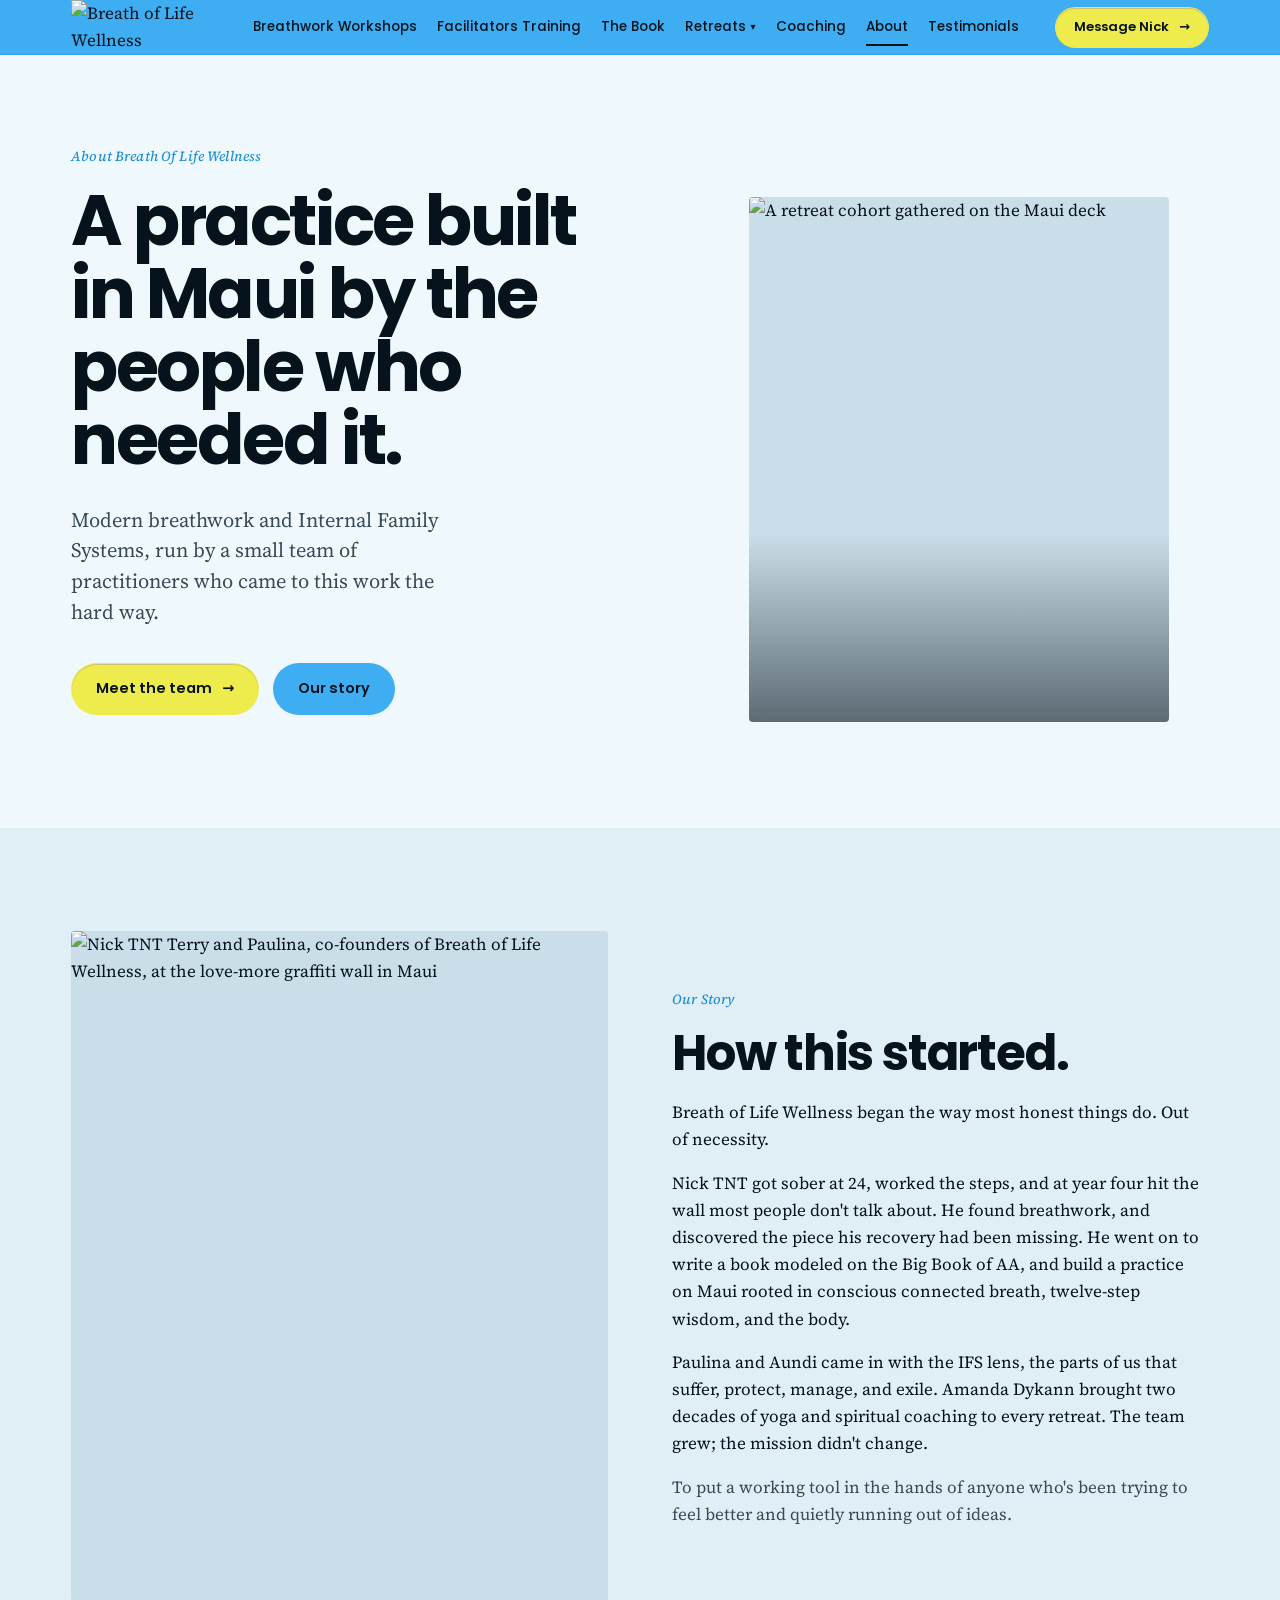
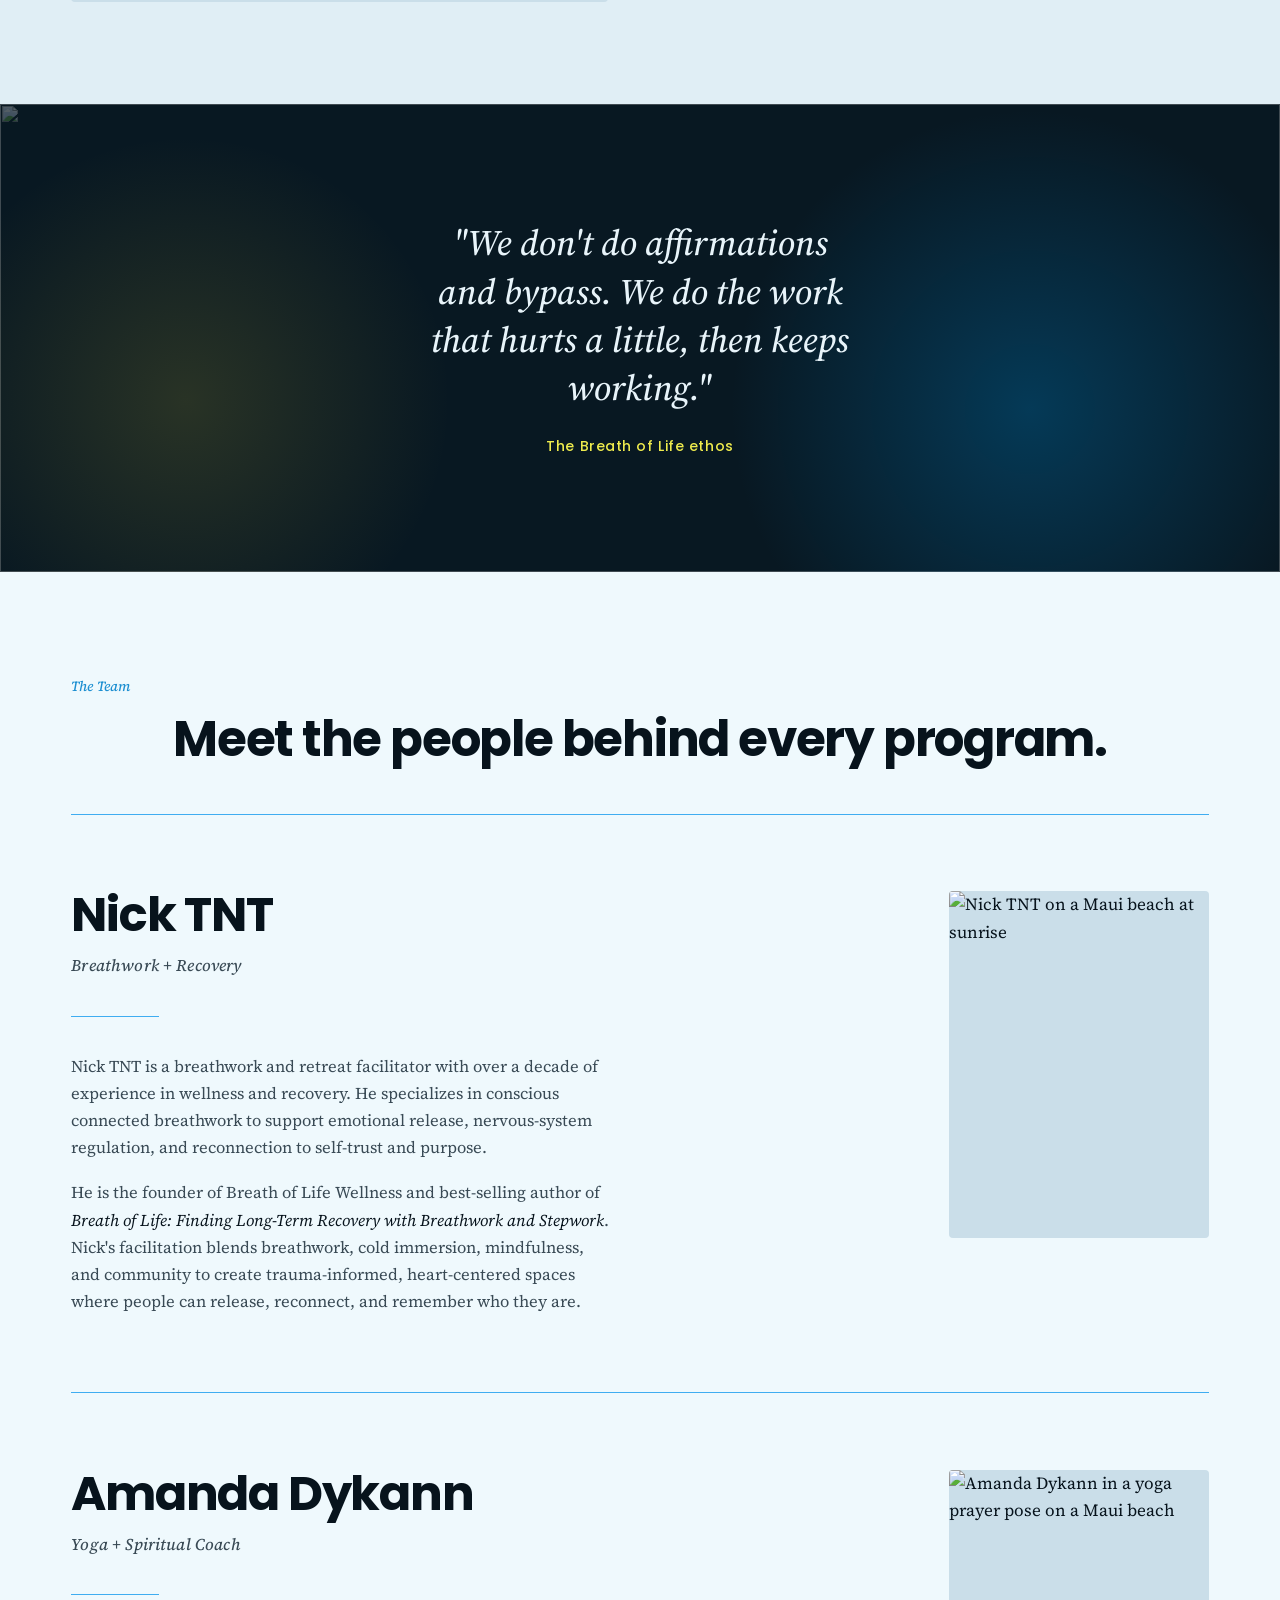
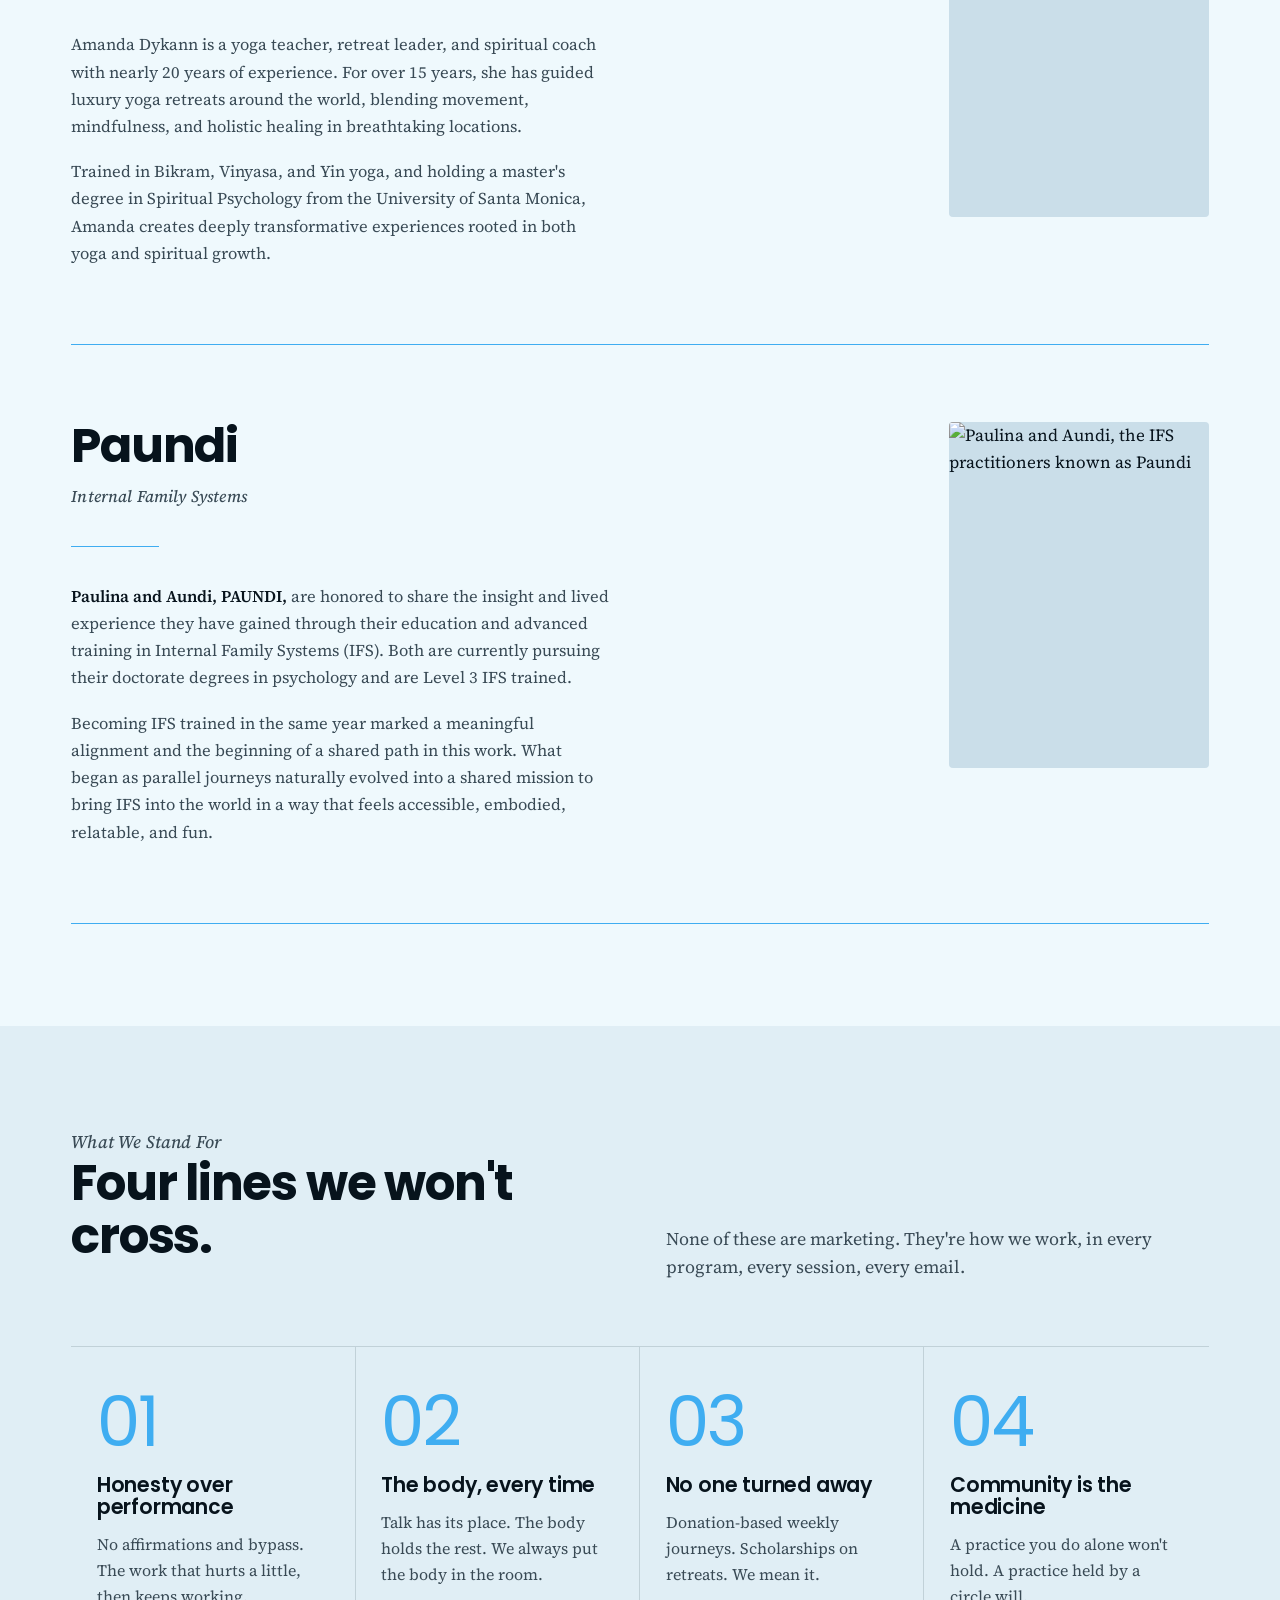
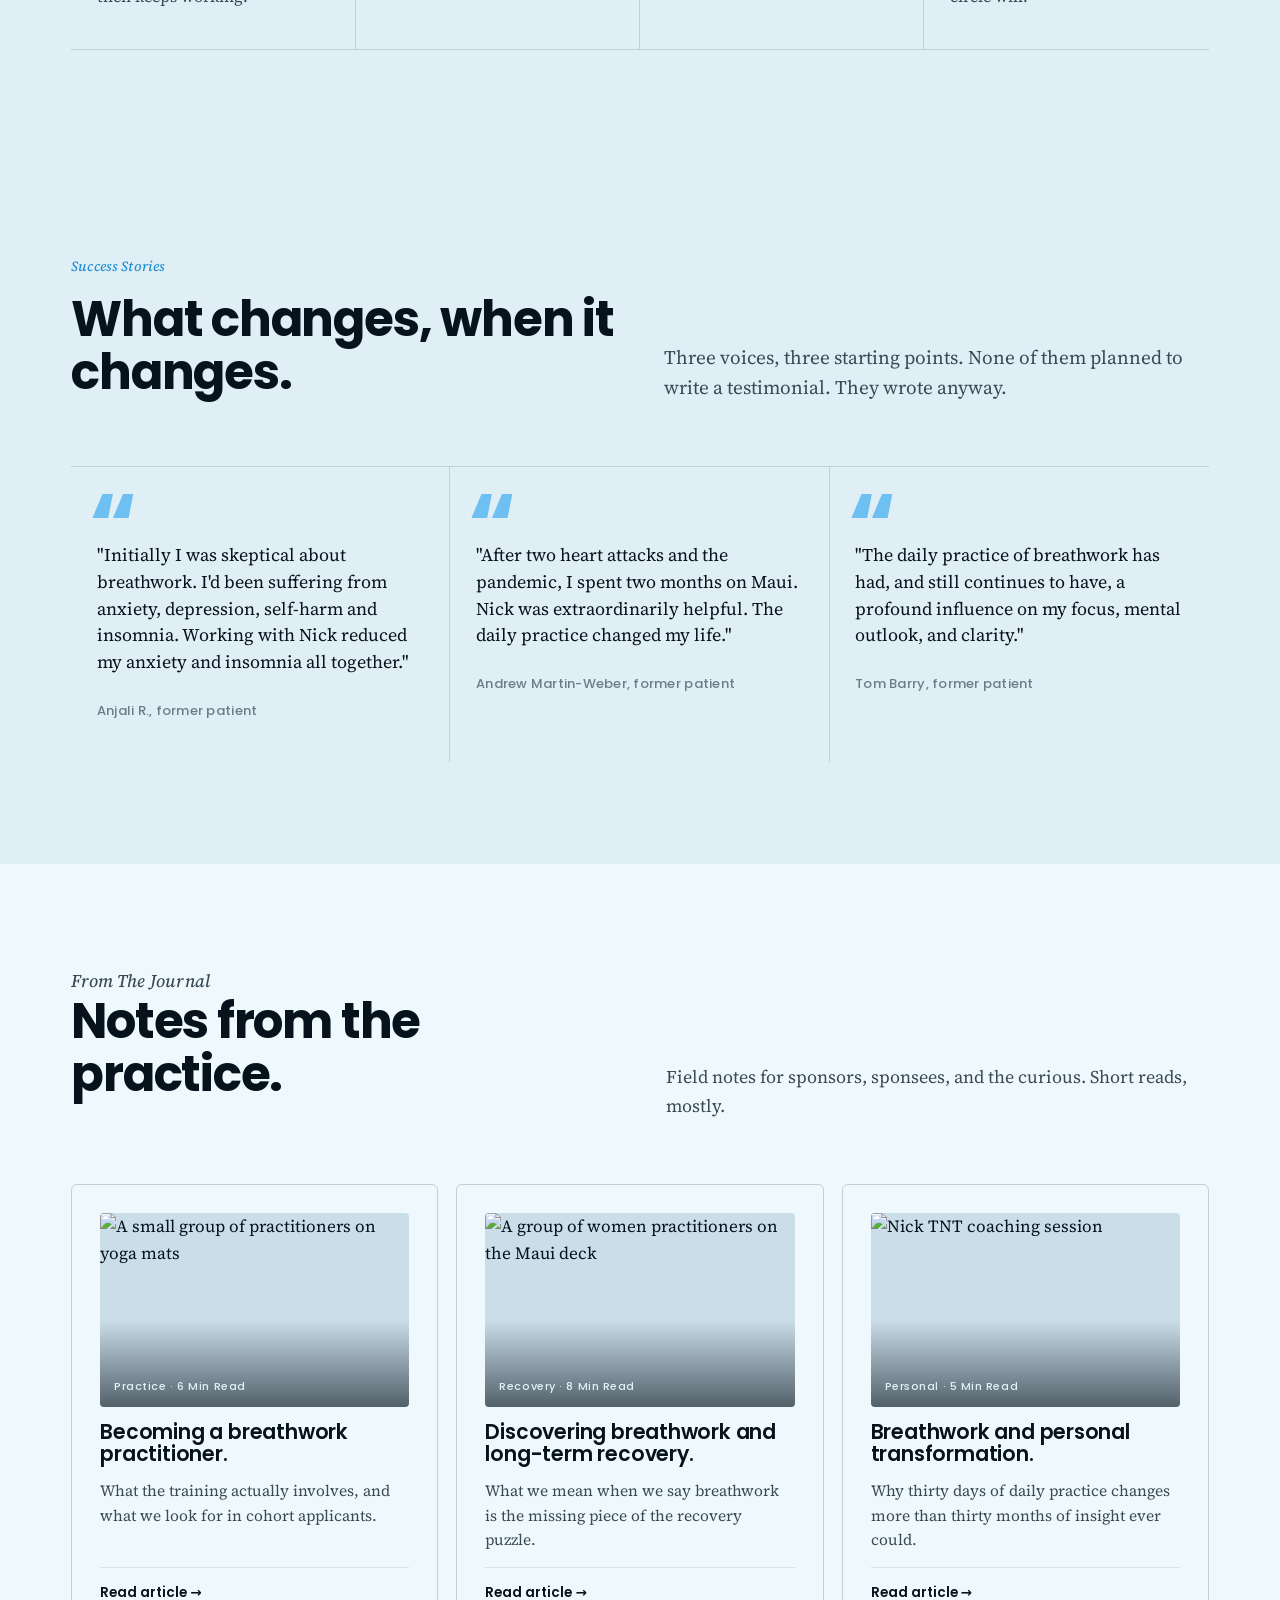
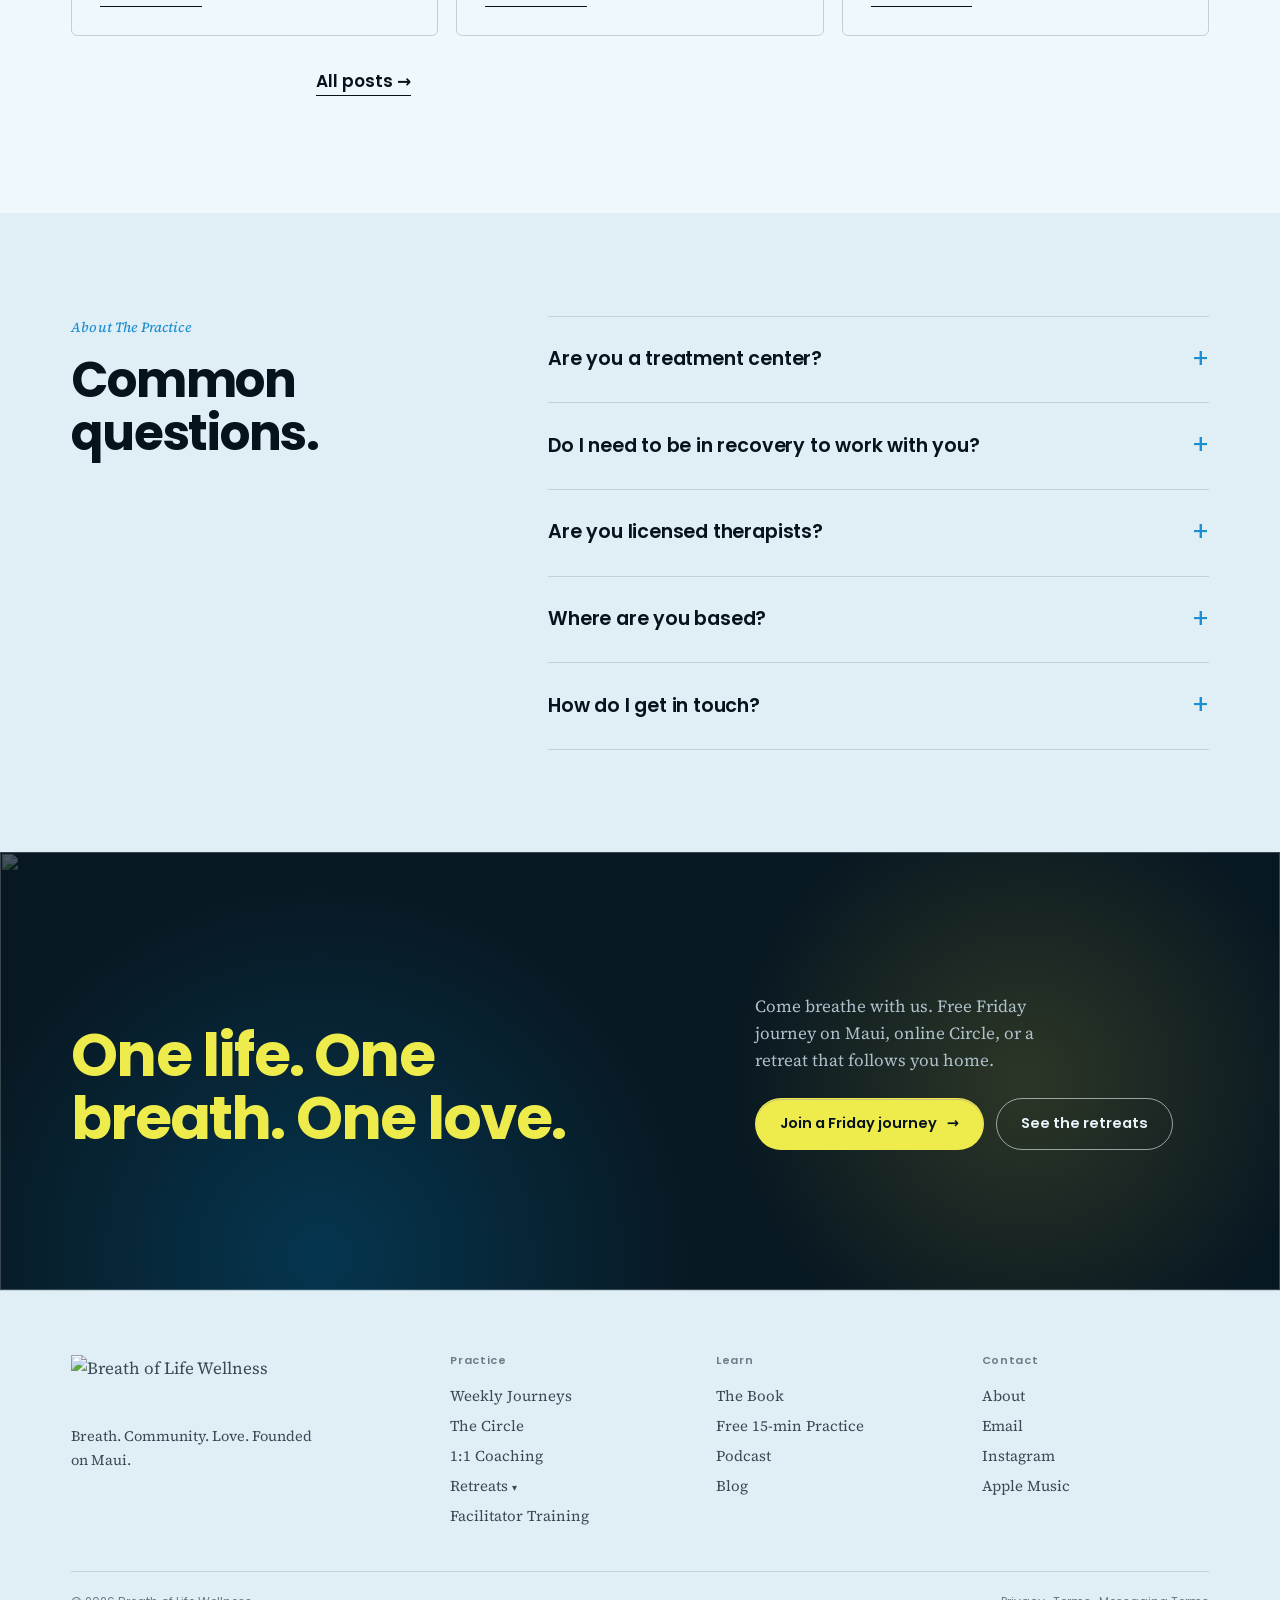
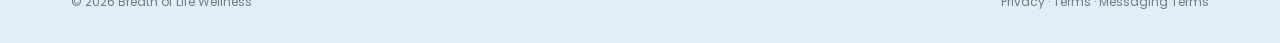
==== about.html @ eac1f324 "Add Privacy, Terms, and Messaging Terms legal pages - New privacy.html, terms.html, messaging-terms." ====
<!doctype html>
<html lang="en">
<head>
  <meta charset="utf-8" />
  <meta name="viewport" content="width=device-width, initial-scale=1" />
  <title>About · Breath of Life Wellness</title>
  <meta name="description" content="A modern breathwork and IFS practice built on Maui by the people who needed it. The team, the story, and what we stand for." />
  <link rel="stylesheet" href="colors.css" />
</head>
<body>

<header class="nav">
  <div class="container nav-inner">
    <a href="index.html" class="brand" aria-label="Breath of Life Wellness">
      <img src="img/logo-breath.png" alt="Breath of Life Wellness" />
    </a>
    <ul class="nav-links">
      <li><a href="journeys.html">Breathwork Workshops</a></li>
      <li><a href="facilitator-training.html">Facilitators Training</a></li>
      <li><a href="book.html">The Book</a></li>
      <li class="has-dropdown">
        <a href="retreats.html" aria-haspopup="true" aria-expanded="false">Retreats <span class="dd-caret" aria-hidden="true">&#9662;</span></a>
        <ul class="nav-dropdown">
          <li><a href="retreats-oregon.html">Oregon</a></li>
          <li><a href="retreats.html">Maui</a></li>
        </ul>
      </li>
      <li><a href="coaching.html">Coaching</a></li>
      <li><a href="about.html" class="active">About</a></li>
      <li><a href="testimonials.html">Testimonials</a></li>
    </ul>
    <div class="nav-cta">
      <a href="mailto:nick@breathoflifewellness.com" class="btn btn-primary btn-sm">Message Nick <span class="arrow">→</span></a>
    </div>
  </div>
</header>

<!-- ============ HERO ============ -->
<section class="hero">
  <div class="container hero-grid">
    <div class="hero-text">
      <p class="eyebrow">About Breath of Life Wellness</p>
      <h1>A practice built in Maui by the people who needed it.</h1>
      <p class="hero-sub">Modern breathwork and Internal Family Systems, run by a small team of practitioners who came to this work the hard way.</p>
      <div class="hero-cta">
        <a href="#team" class="btn btn-primary">Meet the team <span class="arrow">→</span></a>
        <a href="#story" class="btn btn-brand">Our story</a>
      </div>
    </div>
    <figure class="hero-visual">
      <img src="img/asset 32.png" alt="A retreat cohort gathered on the Maui deck" />
    </figure>
  </div>
</section>

<!-- ============ OUR STORY ============ -->
<section id="story" style="background:var(--surface-soft);">
  <div class="container">
    <div class="two-col">
      <figure class="two-col-photo">
        <img src="img/asset 6.jpeg" alt="Nick TNT Terry and Paulina, co-founders of Breath of Life Wellness, at the love-more graffiti wall in Maui" />
      </figure>
      <div>
        <p class="eyebrow">Our story</p>
        <h2>How this started.</h2>
        <p>Breath of Life Wellness began the way most honest things do. Out of necessity.</p>
        <p>Nick TNT got sober at 24, worked the steps, and at year four hit the wall most people don't talk about. He found breathwork, and discovered the piece his recovery had been missing. He went on to write a book modeled on the Big Book of AA, and build a practice on Maui rooted in conscious connected breath, twelve-step wisdom, and the body.</p>
        <p>Paulina and Aundi came in with the IFS lens, the parts of us that suffer, protect, manage, and exile. Amanda Dykann brought two decades of yoga and spiritual coaching to every retreat. The team grew; the mission didn't change.</p>
        <p class="muted">To put a working tool in the hands of anyone who's been trying to feel better and quietly running out of ideas.</p>
      </div>
    </div>
  </div>
</section>

<!-- ============ MISSION PULL QUOTE (mid CTA, photo bg) ============ -->
<section class="cta-mid quote">
  <img class="cta-mid-bg" src="img/asset 34.png" alt="" aria-hidden="true" />
  <div class="container">
    <blockquote>"We don't do affirmations and bypass. We do the work that hurts a little, then keeps working."</blockquote>
    <cite>The Breath of Life ethos</cite>
  </div>
</section>

<!-- ============ MEET THE TEAM (typographic-first, same as retreats) ============ -->
<section id="team">
  <div class="container">
    <p class="eyebrow">The team</p>
    <h2 style="text-align:center;max-width:none;">Meet the people behind every program.</h2>
    <div class="fac-list">
      <article class="fac-card">
        <div class="fac-text">
          <h3 class="fac-name">Nick TNT</h3>
          <p class="fac-role">Breathwork + recovery</p>
          <span class="fac-rule" aria-hidden="true"></span>
          <p>Nick TNT is a breathwork and retreat facilitator with over a decade of experience in wellness and recovery. He specializes in conscious connected breathwork to support emotional release, nervous-system regulation, and reconnection to self-trust and purpose.</p>
          <p>He is the founder of Breath of Life Wellness and best-selling author of <em>Breath of Life: Finding Long-Term Recovery with Breathwork and Stepwork</em>. Nick's facilitation blends breathwork, cold immersion, mindfulness, and community to create trauma-informed, heart-centered spaces where people can release, reconnect, and remember who they are.</p>
        </div>
        <figure class="fac-photo">
          <img src="img/Picture5-1-683x1024.jpg" alt="Nick TNT on a Maui beach at sunrise" />
        </figure>
      </article>
      <article class="fac-card">
        <div class="fac-text">
          <h3 class="fac-name">Amanda Dykann</h3>
          <p class="fac-role">Yoga + spiritual coach</p>
          <span class="fac-rule" aria-hidden="true"></span>
          <p>Amanda Dykann is a yoga teacher, retreat leader, and spiritual coach with nearly 20 years of experience. For over 15 years, she has guided luxury yoga retreats around the world, blending movement, mindfulness, and holistic healing in breathtaking locations.</p>
          <p>Trained in Bikram, Vinyasa, and Yin yoga, and holding a master's degree in Spiritual Psychology from the University of Santa Monica, Amanda creates deeply transformative experiences rooted in both yoga and spiritual growth.</p>
        </div>
        <figure class="fac-photo">
          <img src="img/Picture6-1.jpg" alt="Amanda Dykann in a yoga prayer pose on a Maui beach" />
        </figure>
      </article>
      <article class="fac-card">
        <div class="fac-text">
          <h3 class="fac-name">Paundi</h3>
          <p class="fac-role">Internal Family Systems</p>
          <span class="fac-rule" aria-hidden="true"></span>
          <p><strong>Paulina and Aundi, PAUNDI,</strong> are honored to share the insight and lived experience they have gained through their education and advanced training in Internal Family Systems (IFS). Both are currently pursuing their doctorate degrees in psychology and are Level 3 IFS trained.</p>
          <p>Becoming IFS trained in the same year marked a meaningful alignment and the beginning of a shared path in this work. What began as parallel journeys naturally evolved into a shared mission to bring IFS into the world in a way that feels accessible, embodied, relatable, and fun.</p>
        </div>
        <figure class="fac-photo">
          <img src="img/Picture7-1.png" alt="Paulina and Aundi, the IFS practitioners known as Paundi" />
        </figure>
      </article>
    </div>
  </div>
</section>

<!-- ============ VALUES ============ -->
<section class="audience" style="background:var(--surface-soft);">
  <div class="container">
    <div class="practice-head">
      <div>
        <p class="eyebrow">What we stand for</p>
        <h2>Four lines we won't cross.</h2>
      </div>
      <p>None of these are marketing. They're how we work, in every program, every session, every email.</p>
    </div>
  </div>
  <div class="container">
    <div class="audience-grid">
      <div class="audience-item">
        <span class="numeral">01</span>
        <h3>Honesty over performance</h3>
        <p>No affirmations and bypass. The work that hurts a little, then keeps working.</p>
      </div>
      <div class="audience-item">
        <span class="numeral">02</span>
        <h3>The body, every time</h3>
        <p>Talk has its place. The body holds the rest. We always put the body in the room.</p>
      </div>
      <div class="audience-item">
        <span class="numeral">03</span>
        <h3>No one turned away</h3>
        <p>Donation-based weekly journeys. Scholarships on retreats. We mean it.</p>
      </div>
      <div class="audience-item">
        <span class="numeral">04</span>
        <h3>Community is the medicine</h3>
        <p>A practice you do alone won't hold. A practice held by a circle will.</p>
      </div>
    </div>
  </div>
</section>

<!-- ============ SUCCESS STORIES ============ -->
<section class="stories">
  <div class="container">
    <div class="guides-head">
      <div>
        <p class="eyebrow">Success stories</p>
        <h2>What changes, when it changes.</h2>
      </div>
      <p class="lead">Three voices, three starting points. None of them planned to write a testimonial. They wrote anyway.</p>
    </div>
    <div class="stories-grid">
      <div class="story">
        <p>"Initially I was skeptical about breathwork. I'd been suffering from anxiety, depression, self-harm and insomnia. Working with Nick reduced my anxiety and insomnia all together."</p>
        <cite>Anjali R., former patient</cite>
      </div>
      <div class="story">
        <p>"After two heart attacks and the pandemic, I spent two months on Maui. Nick was extraordinarily helpful. The daily practice changed my life."</p>
        <cite>Andrew Martin-Weber, former patient</cite>
      </div>
      <div class="story">
        <p>"The daily practice of breathwork has had, and still continues to have, a profound influence on my focus, mental outlook, and clarity."</p>
        <cite>Tom Barry, former patient</cite>
      </div>
    </div>
  </div>
</section>

<!-- ============ BLOG / JOURNAL ============ -->
<section>
  <div class="container">
    <div class="practice-head">
      <div>
        <p class="eyebrow">From the journal</p>
        <h2>Notes from the practice.</h2>
      </div>
      <p>Field notes for sponsors, sponsees, and the curious. Short reads, mostly.</p>
    </div>
    <div class="practice-grid" style="grid-template-columns:repeat(3,1fr);">
      <article class="practice-card" style="grid-column:span 1;">
        <figure class="ph" data-label="practice · 6 min read">
          <img src="img/asset 17.jpeg" alt="A small group of practitioners on yoga mats" />
        </figure>
        <h3>Becoming a breathwork practitioner.</h3>
        <p>What the training actually involves, and what we look for in cohort applicants.</p>
        <div class="card-foot">
          <a href="#">Read article <span class="arrow">→</span></a>
        </div>
      </article>
      <article class="practice-card" style="grid-column:span 1;">
        <figure class="ph" data-label="recovery · 8 min read">
          <img src="img/asset 26.png" alt="A group of women practitioners on the Maui deck" />
        </figure>
        <h3>Discovering breathwork and long-term recovery.</h3>
        <p>What we mean when we say breathwork is the missing piece of the recovery puzzle.</p>
        <div class="card-foot">
          <a href="#">Read article <span class="arrow">→</span></a>
        </div>
      </article>
      <article class="practice-card" style="grid-column:span 1;">
        <figure class="ph" data-label="personal · 5 min read">
          <img src="img/coaching-pic.jpeg" alt="Nick TNT coaching session" />
        </figure>
        <h3>Breathwork and personal transformation.</h3>
        <p>Why thirty days of daily practice changes more than thirty months of insight ever could.</p>
        <div class="card-foot">
          <a href="#">Read article <span class="arrow">→</span></a>
        </div>
      </article>
    </div>
    <p style="text-align:center;margin-top:32px;"><a href="#" style="font-family:var(--font-heading);font-weight:600;color:var(--ink);border-bottom:1px solid var(--ink);padding-bottom:2px;">All posts <span class="arrow">→</span></a></p>
  </div>
</section>

<!-- ============ FAQ ============ -->
<section class="faq" style="background:var(--surface-soft);">
  <div class="container faq-grid">
    <div>
      <p class="eyebrow">About the practice</p>
      <h2>Common questions.</h2>
    </div>
    <div>
      <details>
        <summary>Are you a treatment center?</summary>
        <p>No. Breath of Life Wellness is a wellness practice, complementary to clinical treatment, not a substitute for it.</p>
      </details>
      <details>
        <summary>Do I need to be in recovery to work with you?</summary>
        <p>No. Many of our clients aren't. The work translates to anyone carrying anxiety, grief, or stuck patterns.</p>
      </details>
      <details>
        <summary>Are you licensed therapists?</summary>
        <p>No. We're certified breathwork practitioners and coaches. We work alongside therapists and refer out when clinical care is the right call.</p>
      </details>
      <details>
        <summary>Where are you based?</summary>
        <p>Maui, Hawaiʻi. Most in-person work happens here. Online programs run worldwide.</p>
      </details>
      <details>
        <summary>How do I get in touch?</summary>
        <p>The fastest way is the form on the contact page, or DM us on Instagram. We answer within two business days.</p>
      </details>
    </div>
  </div>
</section>

<!-- ============ FINAL BAND ============ -->
<section class="final">
  <img class="final-bg" src="img/asset 18.jpeg" alt="" aria-hidden="true" />
  <div class="container">
    <div>
      <h2>One life. One breath. One love.</h2>
    </div>
    <div>
      <p>Come breathe with us. Free Friday journey on Maui, online Circle, or a retreat that follows you home.</p>
      <div class="btn-row">
        <a href="journeys.html" class="btn btn-primary">Join a Friday journey <span class="arrow">→</span></a>
        <a href="retreats.html" class="btn btn-ghost-on-ink">See the retreats</a>
      </div>
    </div>
  </div>
</section>

<!-- ============ FOOTER ============ -->
<footer class="footer">
  <div class="container">
    <div class="foot-grid">
      <div>
        <a href="index.html" class="brand" aria-label="Breath of Life Wellness">
          <img src="img/logo-breath.png" alt="Breath of Life Wellness" />
        </a>
        <p class="foot-tag">Breath. Community. Love. Founded on Maui.</p>
      </div>
      <div>
        <h4>Practice</h4>
        <ul>
          <li><a href="journeys.html">Weekly Journeys</a></li>
          <li><a href="#">The Circle</a></li>
          <li><a href="coaching.html">1:1 Coaching</a></li>
          <li class="has-dropdown">
        <a href="retreats.html" aria-haspopup="true" aria-expanded="false">Retreats <span class="dd-caret" aria-hidden="true">&#9662;</span></a>
        <ul class="nav-dropdown">
          <li><a href="retreats-oregon.html">Oregon</a></li>
          <li><a href="retreats.html">Maui</a></li>
        </ul>
      </li>
          <li><a href="#">Facilitator Training</a></li>
        </ul>
      </div>
      <div>
        <h4>Learn</h4>
        <ul>
          <li><a href="book.html">The Book</a></li>
          <li><a href="#">Free 15-min Practice</a></li>
          <li><a href="#">Podcast</a></li>
          <li><a href="#">Blog</a></li>
        </ul>
      </div>
      <div>
        <h4>Contact</h4>
        <ul>
          <li><a href="about.html">About</a></li>
          <li><a href="#">Email</a></li>
          <li><a href="#">Instagram</a></li>
          <li><a href="#">Apple Music</a></li>
        </ul>
      </div>
    </div>
    <div class="foot-bottom">
      <span>© 2026 Breath of Life Wellness</span>
      <span><a href="privacy.html">Privacy</a> · <a href="terms.html">Terms</a> · <a href="messaging-terms.html">Messaging Terms</a></span>
    </div>
  </div>
</footer>

<script>
  (function () {
    var nav = document.querySelector('.nav');
    if (!nav) return;
    var threshold = 30;
    var ticking = false;
    function update() {
      if (window.scrollY > threshold) nav.classList.add('is-sticky');
      else nav.classList.remove('is-sticky');
      ticking = false;
    }
    window.addEventListener('scroll', function () {
      if (!ticking) { window.requestAnimationFrame(update); ticking = true; }
    }, { passive: true });
    update();
  })();
</script>

<script src="nav.js"></script>
</body>
</html>
---- colors.css ----
/* ==========================================================
   Breath of Life Wellness — Homepage (colorized v2)
   Brand: #3FADF1 (sky cyan)  ·  CTA: #EEEB4D (yellow)
   Type: Poppins (headings) + Source Serif 4 (body)
   ========================================================== */

@import url('https://fonts.googleapis.com/css2?family=Poppins:wght@400;500;600;700&family=Source+Serif+4:ital,opsz,wght@0,8..60,400;0,8..60,500;0,8..60,600;1,8..60,400;1,8..60,500&display=swap');

:root {
  /* Brand */
  --brand:        #3FADF1;
  --brand-deep:   #1d8fd1;
  --brand-soft:   oklch(92% 0.05 230);

  /* CTA */
  --cta:          #EEEB4D;
  --cta-deep:     #d5d22f;

  /* Surfaces (tinted toward brand hue) */
  --surface:        oklch(97.5% 0.012 230);
  --surface-soft:   oklch(94%   0.018 230);
  --surface-deeper: oklch(89%   0.026 230);
  --ink-surface:    oklch(20%   0.030 240);
  --ink-surface-2:  oklch(28%   0.035 240);

  /* Type */
  --ink:        oklch(18% 0.025 240);
  --ink-mid:    oklch(40% 0.028 235);
  --ink-soft:   oklch(58% 0.025 230);
  --hairline:   oklch(85% 0.020 230);
  --hairline-soft: oklch(91% 0.015 230);

  /* On-ink reverse */
  --paper:      oklch(96% 0.015 230);
  --paper-soft: oklch(80% 0.025 230);

  /* Fonts */
  --font-heading: 'Poppins', system-ui, -apple-system, sans-serif;
  --font-body:    'Source Serif 4', Georgia, 'Times New Roman', serif;

  /* Geometry */
  --max:    1240px;
  --gutter: clamp(20px, 4vw, 56px);
  --radius: 6px;
  --ease:   cubic-bezier(0.22, 1, 0.36, 1);
}

* { box-sizing: border-box; }

html, body {
  margin: 0; padding: 0;
  background: var(--surface);
  color: var(--ink);
  font-family: var(--font-body);
  font-size: 17px;
  line-height: 1.6;
  -webkit-font-smoothing: antialiased;
  text-rendering: optimizeLegibility;
}

img { max-width: 100%; display: block; }
a   { color: inherit; text-decoration: none; }

p { margin: 0 0 16px; max-width: 65ch; }
p.lead { font-size: clamp(18px, 1.5vw, 22px); line-height: 1.55; color: var(--ink-mid); }
.muted { color: var(--ink-mid); }
.retreat-callout {
  font-family: var(--font-heading);
  font-size: clamp(20px, 2vw, 26px);
  font-weight: 700;
  color: var(--brand);
  line-height: 1.3;
  margin: 8px 0;
}
.faint { color: var(--ink-soft); }
.small { font-size: 14px; }

/* -------- Container & sections -------- */
.container {
  max-width: var(--max);
  margin: 0 auto;
  padding: 0 var(--gutter);
}
section { padding: clamp(64px, 8vw, 128px) 0; }

/* -------- Type -------- */
.eyebrow {
  font-family: var(--font-body);
  font-style: italic;
  font-weight: 500;
  font-size: 14px;
  letter-spacing: 0.01em;
  text-transform: capitalize;
  color: var(--brand-deep);
  margin: 0 0 16px;
}

h1, h2, h3, h4 {
  font-family: var(--font-heading);
  font-weight: 600;
  color: var(--ink);
  letter-spacing: -0.02em;
  line-height: 1.08;
  margin: 0 0 20px;
}
h1 { font-size: clamp(40px, 5.6vw, 70px); font-weight: 700; letter-spacing: -0.035em; line-height: 1.04; }
h2 { font-size: clamp(30px, 3.8vw, 50px); font-weight: 700; letter-spacing: -0.025em; }
h3 { font-size: clamp(20px, 1.6vw, 24px); font-weight: 600; letter-spacing: -0.01em; }
h4 { font-size: 15px; font-weight: 600; letter-spacing: 0.04em; }

.numeral {
  font-family: var(--font-heading);
  font-weight: 400;
  font-size: clamp(44px, 5.4vw, 80px);
  line-height: 1;
  color: var(--brand);
  letter-spacing: -0.03em;
}

/* -------- Top banner (preview marker) -------- */
.banner {
  background: var(--ink-surface);
  color: var(--paper-soft);
  font-family: var(--font-heading);
  font-size: 12px;
  letter-spacing: 0.05em;
  padding: 10px var(--gutter);
  display: flex; justify-content: space-between; align-items: center; gap: 16px;
}
.banner a { color: var(--cta); border-bottom: 1px solid currentColor; padding-bottom: 1px; }

/* -------- Nav (#3FADF1 obligatorio) -------- */
.nav {
  position: sticky; top: 0; z-index: 50;
  background: var(--brand);
  border-bottom: 1px solid color-mix(in oklch, var(--brand-deep) 40%, transparent);
  transition: padding 320ms var(--ease);
}
.nav-inner {
  display: grid;
  grid-template-columns: auto 1fr auto;
  align-items: center;
  gap: 32px;
}
.brand {
  display: inline-flex; align-items: center; gap: 12px;
  text-decoration: none;
}
.brand img {
  width: 145px;
  height: auto;
  display: block;
  transition: width 320ms var(--ease), height 320ms var(--ease);
}
/* When user has scrolled, collapse the logo to a compact sticky size */
.nav.is-sticky .brand img {
  width: 115px;
  height: 105px;
}
.nav-links {
  display: flex; gap: 20px; list-style: none; padding: 0; margin: 0;
  font-family: var(--font-heading);
  font-size: 13.5px; font-weight: 500;
  justify-content: center; align-items: center;
}
.nav-links a {
  color: var(--ink);
  transition: color 200ms var(--ease);
  position: relative;
  padding: 8px 0;
}
.nav-links a:hover { color: oklch(8% 0.015 240); }
.nav-links a.active::after {
  content: ""; position: absolute; left: 0; right: 0; bottom: -2px;
  height: 2px; background: var(--ink);
}
.nav-cta { display: flex; gap: 18px; align-items: center; }
.nav-meta {
  font-family: var(--font-heading);
  font-size: 12px;
  color: oklch(22% 0.02 240 / 0.75);
  letter-spacing: 0.02em;
}
.nav-meta:hover { color: var(--ink); }

/* ---- Mobile hamburger + off-canvas drawer ---- */
.nav-toggle {
  display: none;
  background: transparent;
  border: none;
  width: 44px;
  height: 44px;
  padding: 10px;
  cursor: pointer;
  align-items: center;
  justify-content: center;
  flex-direction: column;
  gap: 5px;
}
.nav-toggle span {
  display: block;
  width: 24px;
  height: 2px;
  background: var(--ink);
  border-radius: 2px;
  transition: transform 300ms var(--ease), opacity 200ms var(--ease);
}

@media (max-width: 860px) {
  .nav-links { display: none; }
  .nav-toggle { display: inline-flex; }
  .nav-cta > a.btn { display: none; }
  .nav-inner { grid-template-columns: auto 1fr; }
  .nav-cta { justify-content: flex-end; }
  .brand img { width: 125px; }
  .nav.is-sticky .brand img { width: 90px; height: auto; }
}

.nav-drawer {
  position: fixed;
  inset: 0;
  z-index: 100;
  pointer-events: none;
  visibility: hidden;
  transition: visibility 0s linear 400ms;
}
.nav-drawer.open {
  pointer-events: auto;
  visibility: visible;
  transition: visibility 0s linear 0s;
}
.nav-drawer-backdrop {
  position: absolute;
  inset: 0;
  background: oklch(15% 0.02 240 / 0.55);
  opacity: 0;
  transition: opacity 320ms var(--ease);
}
.nav-drawer.open .nav-drawer-backdrop { opacity: 1; }

.nav-drawer-panel {
  position: absolute;
  top: 0; right: 0; bottom: 0;
  width: min(380px, 88vw);
  background: var(--brand);
  padding: 20px 24px 32px;
  display: flex;
  flex-direction: column;
  gap: 20px;
  transform: translateX(100%);
  transition: transform 400ms var(--ease);
  overflow-y: auto;
  -webkit-overflow-scrolling: touch;
}
.nav-drawer.open .nav-drawer-panel { transform: translateX(0); }

.nav-drawer-top {
  display: flex;
  align-items: center;
  justify-content: space-between;
}
.nav-drawer .brand img {
  width: 110px;
  height: auto;
}
.nav-drawer-close {
  background: transparent;
  border: none;
  width: 44px; height: 44px;
  font-size: 32px;
  color: var(--ink);
  cursor: pointer;
  line-height: 1;
  padding: 0;
  display: inline-flex;
  align-items: center;
  justify-content: center;
}
.nav-drawer-close:hover { color: oklch(8% 0.015 240); }

.nav-drawer nav ul {
  list-style: none;
  padding: 0;
  margin: 0;
  display: flex;
  flex-direction: column;
}
.nav-drawer nav li {
  border-bottom: 1px solid color-mix(in oklch, var(--ink) 14%, transparent);
}
.nav-drawer nav li:first-child {
  border-top: 1px solid color-mix(in oklch, var(--ink) 14%, transparent);
}
.nav-drawer nav a {
  display: block;
  padding: 18px 0;
  font-family: var(--font-heading);
  font-size: 22px;
  font-weight: 500;
  letter-spacing: -0.01em;
  color: var(--ink);
}
.nav-drawer nav a::after { display: none !important; }
.nav-drawer nav a.active { font-weight: 700; }
.nav-drawer nav a:hover { color: oklch(8% 0.015 240); }

.nav-drawer-cta {
  margin-top: 12px;
}
.nav-drawer-cta .btn {
  width: 100%;
  justify-content: center;
  font-size: 15px;
  padding: 16px 22px;
}

/* -------- Buttons -------- */
.btn {
  display: inline-flex; align-items: center; gap: 10px;
  padding: 13px 24px;
  font-family: var(--font-heading);
  font-weight: 600;
  font-size: 14.5px;
  letter-spacing: 0;
  border-radius: 999px;
  border: 1px solid transparent;
  cursor: pointer;
  transition: transform 220ms var(--ease), background-color 220ms var(--ease), color 220ms var(--ease), box-shadow 220ms var(--ease);
  white-space: nowrap;
}
.btn .arrow { transition: transform 220ms var(--ease); display: inline-block; }
.btn:hover .arrow { transform: translateX(3px); }

.btn-primary {
  background: var(--cta);
  color: var(--ink);
  box-shadow: 0 1px 0 oklch(80% 0.10 100) inset;
}
.btn-primary:hover {
  background: var(--cta-deep);
  transform: translateY(-1px);
}
.btn-secondary {
  background: transparent;
  color: var(--ink);
  border-color: var(--ink);
}
.btn-secondary:hover { background: var(--ink); color: var(--paper); }
.btn-brand {
  background: var(--brand);
  color: var(--ink);
}
.btn-brand:hover { background: var(--brand-deep); color: var(--paper); }
.btn-black {
  background: transparent;
  color: #000;
  border-color: #000;
}
.btn-black:hover { background: #000; color: #fff; border-color: #000; }
.btn-ghost-on-ink {
  background: transparent;
  color: var(--paper);
  border-color: color-mix(in oklch, var(--paper) 60%, transparent);
}
.btn-ghost-on-ink:hover { background: var(--paper); color: var(--ink); }
.btn-sm { padding: 9px 18px; font-size: 13px; }

/* -------- Hero -------- */
.hero {
  padding-top: clamp(56px, 7vw, 96px);
  padding-bottom: clamp(56px, 7vw, 96px);
  position: relative;
  overflow: hidden;
}
.hero-grid {
  display: grid;
  grid-template-columns: minmax(0, 1.15fr) minmax(0, 1fr);
  gap: clamp(28px, 5vw, 80px);
  align-items: end;
}
.hero-text { padding-bottom: 24px; }
.hero h1 { margin-top: 18px; }
.hero-sub {
  font-family: var(--font-body);
  font-size: clamp(19px, 1.6vw, 24px);
  line-height: 1.5;
  color: var(--ink-mid);
  max-width: 38ch;
  margin: 28px 0 36px;
}
.hero-cta { display: flex; gap: 14px; flex-wrap: wrap; }
.hero-credentials {
  list-style: none;
  padding: 0;
  margin: 20px 0 0;
  display: flex;
  flex-direction: column;
  gap: 6px;
}
.hero-credentials li {
  display: flex;
  align-items: center;
  gap: 8px;
  font-size: 15px;
  color: var(--ink-mid);
}
.hero-credentials .material-icons {
  font-size: 18px;
  color: var(--brand);
}
.hero-meta {
  margin-top: 40px;
  display: flex; gap: 36px; flex-wrap: wrap;
  font-family: var(--font-heading);
  font-size: 13px; font-weight: 500;
  color: var(--ink-soft);
  border-top: 1px solid var(--hairline);
  padding-top: 20px;
}
.hero-meta strong { color: var(--ink); font-weight: 600; }

.hero-visual {
  position: relative;
  aspect-ratio: 4/5;
  border-radius: 4px;
  overflow: hidden;
  background: var(--surface-deeper);
}
.hero-visual img {
  width: 100%; height: 100%;
  object-fit: cover;
  display: block;
}
.hero-visual::before {
  content: ""; position: absolute; left: 0; right: 0; bottom: 0; height: 36%;
  background: linear-gradient(to top, oklch(15% 0.025 240 / 0.55), transparent);
  pointer-events: none;
}
.hero-visual::after {
  content: none;
}

@media (max-width: 900px) {
  .hero-grid { grid-template-columns: 1fr; }
  .hero-text { padding-bottom: 0; }
  .hero-visual { aspect-ratio: 3/4; }
}

/* -------- Trust strip -------- */
.trust {
  border-top: 1px solid var(--hairline);
  border-bottom: 1px solid var(--hairline);
  padding: 22px 0;
}
.trust-marquee-wrap {
  overflow: hidden;
  width: 100%;
  mask-image: linear-gradient(to right, transparent 0%, black 12%, black 88%, transparent 100%);
  -webkit-mask-image: linear-gradient(to right, transparent 0%, black 12%, black 88%, transparent 100%);
}
.trust-marquee-track {
  display: flex;
  gap: 48px;
  align-items: center;
  width: max-content;
  animation: marquee 28s linear infinite;
}
.trust-marquee-track:hover {
  animation-play-state: paused;
}
@keyframes marquee {
  from { transform: translateX(0); }
  to   { transform: translateX(-50%); }
}
.trust-label {
  font-family: var(--font-heading);
  font-size: 11px; font-weight: 600;
  color: var(--ink-soft);
  letter-spacing: 0.06em;
  text-transform: capitalize;
}
.logo-pill {
  font-family: var(--font-body);
  font-style: normal;
  font-weight: 500;
  font-size: 18px;
  color: var(--ink-mid);
  display: inline-flex;
  align-items: center;
  gap: 7px;
  white-space: nowrap;
}
.logo-pill .material-icons {
  font-size: 20px;
  color: var(--brand);
}

/* -------- Audience (4-col, hairlines, no boxes) -------- */
.audience-grid {
  display: grid; grid-template-columns: repeat(4, 1fr);
  border-top: 1px solid var(--hairline);
  border-bottom: 1px solid var(--hairline);
}
.audience-item {
  padding: 40px clamp(20px, 2vw, 32px);
  border-right: 1px solid var(--hairline);
  display: flex; flex-direction: column; gap: 14px;
}
.audience-item:last-child { border-right: none; }
.audience-item .numeral { display: block; margin-bottom: 4px; }
.audience-item h3 { margin: 0; }
.audience-item p { color: var(--ink-mid); font-size: 16px; margin: 0; }
.audience-item a {
  margin-top: auto;
  display: inline-flex; align-items: center; gap: 6px;
  font-family: var(--font-heading);
  color: var(--ink); font-weight: 600; font-size: 14px;
  border-bottom: 1px solid var(--ink); padding-bottom: 2px;
  align-self: flex-start;
}
.audience-item a:hover { color: var(--brand-deep); border-color: var(--brand-deep); }

/* Pillar photo (Method section) */
.pillar-photo {
  position: relative;
  height: 250px;
  margin: 0 0 6px;
  overflow: hidden;
  border-radius: 4px;
  background: var(--surface-deeper);
}
.pillar-photo img {
  width: 100%; height: 100%;
  object-fit: cover;
  display: block;
  transition: transform 600ms var(--ease);
}
.pillar:hover .pillar-photo img { transform: scale(1.04); }
.pillar-photo::before {
  content: ""; position: absolute; left: 0; right: 0; bottom: 0; height: 38%;
  background: linear-gradient(to top, oklch(15% 0.025 240 / 0.55), transparent);
  pointer-events: none;
}
.pillar-photo::after {
  content: attr(data-num);
  position: absolute; left: 14px; bottom: 11px;
  font-family: var(--font-heading);
  font-size: 12px; letter-spacing: 0.06em; font-weight: 500;
  color: oklch(96% 0.02 230 / 0.95);
}

.audience-grid--7 { grid-template-columns: repeat(4, 1fr); }
.audience-grid--7 .audience-item:nth-child(4) { border-right: none; }
.audience-grid--7 .audience-item:nth-child(n+5) { border-top: 1px solid var(--hairline); }
.audience-grid--7 .audience-item:nth-child(7) { border-right: none; }

@media (max-width: 1024px) {
  .audience-grid { grid-template-columns: 1fr 1fr; }
  .audience-item:nth-child(2) { border-right: none; }
  .audience-grid--7 { grid-template-columns: repeat(3, 1fr); }
  .audience-grid--7 .audience-item:nth-child(4) { border-right: 1px solid var(--hairline); }
  .audience-grid--7 .audience-item:nth-child(3n) { border-right: none; }
  .audience-grid--7 .audience-item:nth-child(n+4) { border-top: 1px solid var(--hairline); }
}
@media (max-width: 560px) {
  .audience-grid { grid-template-columns: 1fr; }
  .audience-item { border-right: none; border-bottom: 1px solid var(--hairline); }
  .audience-item:last-child { border-bottom: none; }
  .audience-grid--7 { grid-template-columns: 1fr 1fr; }
  .audience-grid--7 .audience-item:nth-child(3n) { border-right: 1px solid var(--hairline); }
  .audience-grid--7 .audience-item:nth-child(2n) { border-right: none; }
}

/* -------- Method -------- */
.method { background: var(--surface-soft); }
.method-head {
  display: grid; grid-template-columns: 1fr 1.4fr;
  gap: clamp(24px, 5vw, 72px);
  margin-bottom: clamp(40px, 6vw, 72px);
  align-items: end;
}
.method-head p { font-size: clamp(17px, 1.4vw, 21px); color: var(--ink-mid); margin: 0; }
.pillars {
  display: grid; grid-template-columns: repeat(3, 1fr);
  border-top: 1px solid var(--hairline);
}
.pillars.four { grid-template-columns: repeat(4, 1fr); }
@media (max-width: 1080px) { .pillars.four { grid-template-columns: 1fr 1fr; } }
.pillar {
  padding: 32px clamp(20px, 2vw, 28px);
  border-right: 1px solid var(--hairline);
  display: flex; flex-direction: column; gap: 14px;
}
.pillar:last-child { border-right: none; }
.pillar h3 { margin: 4px 0 4px; }
.pillar p { color: var(--ink-mid); font-size: 16.5px; margin: 0; }

@media (max-width: 900px) {
  .method-head { grid-template-columns: 1fr; }
  .pillars { grid-template-columns: 1fr; }
  .pillar { border-right: none; border-bottom: 1px solid var(--hairline); }
  .pillar:last-child { border-bottom: none; }
}

/* -------- Practice -------- */
.practice-head {
  display: grid; grid-template-columns: 1fr 1fr;
  gap: clamp(24px, 4vw, 64px);
  margin-bottom: clamp(40px, 6vw, 64px);
  align-items: end;
}
.practice-head p { font-size: clamp(17px, 1.4vw, 20px); color: var(--ink-mid); margin: 0; }
@media (max-width: 900px) { .practice-head { grid-template-columns: 1fr; } }

.practice-grid {
  display: grid;
  grid-template-columns: repeat(6, 1fr);
  gap: 18px;
}
.practice-card {
  background: var(--surface);
  border: 1px solid var(--hairline);
  border-radius: var(--radius);
  padding: 28px;
  display: flex; flex-direction: column; gap: 14px;
  transition: transform 320ms var(--ease), border-color 320ms var(--ease);
}
.practice-card:hover { transform: translateY(-3px); border-color: var(--brand); }
.practice-card .ph {
  aspect-ratio: 16/10;
  border-radius: 4px;
  background: var(--surface-deeper);
  position: relative;
  overflow: hidden;
  margin: 0;
}
.practice-card .ph img {
  width: 100%; height: 100%;
  object-fit: cover;
  display: block;
  transition: transform 600ms var(--ease);
}
.practice-card:hover .ph img { transform: scale(1.04); }
.practice-card .ph::before {
  content: ""; position: absolute; left: 0; right: 0; bottom: 0; height: 45%;
  background: linear-gradient(to top, oklch(15% 0.025 240 / 0.6), transparent);
  pointer-events: none;
  z-index: 1;
}
.practice-card .ph::after {
  content: attr(data-label);
  position: absolute; left: 14px; bottom: 11px;
  font-family: var(--font-heading);
  font-size: 11px; letter-spacing: 0.05em; font-weight: 500;
  text-transform: capitalize;
  color: oklch(96% 0.02 230 / 0.96);
  z-index: 2;
}
.practice-card h3 { margin: 0; }
.practice-card p { color: var(--ink-mid); font-size: 15.5px; margin: 0; }
.practice-card .card-foot {
  margin-top: auto; padding-top: 14px;
  display: flex; align-items: center; justify-content: space-between;
  border-top: 1px solid var(--hairline-soft);
}
.practice-card .card-foot a {
  font-family: var(--font-heading);
  color: var(--ink); font-weight: 600; font-size: 13.5px;
  border-bottom: 1px solid var(--ink); padding-bottom: 2px;
}
.practice-card .card-foot a:hover { color: var(--brand-deep); border-color: var(--brand-deep); }

.practice-card.featured { grid-column: span 3; }
.practice-card.featured .ph { aspect-ratio: 16/8; }
.practice-card.featured h3 { font-size: clamp(24px, 2.2vw, 32px); }
.practice-card.featured p { font-size: 16.5px; max-width: 50ch; }
.practice-card.standard { grid-column: span 2; }

/* Wide card (Corporate) spans full row at every breakpoint */
.practice-card.full {
  grid-column: 1 / -1;
  padding: clamp(28px, 3vw, 40px);
}
.practice-card.full .full-inner {
  display: grid;
  grid-template-columns: minmax(0, 1fr) minmax(0, 1.6fr);
  gap: clamp(20px, 3vw, 36px);
  align-items: center;
}
.practice-card.full .ph { aspect-ratio: 4/3; margin: 0; }
.practice-card.full h3 { margin: 0 0 8px; }
.practice-card.full p  { margin: 0 0 14px; }

@media (max-width: 1080px) {
  .practice-grid { grid-template-columns: repeat(4, 1fr); }
  .practice-card.featured { grid-column: span 2; }
  .practice-card.standard { grid-column: span 2; }
}
@media (max-width: 760px) {
  .practice-grid { grid-template-columns: 1fr 1fr; }
  .practice-card.featured,
  .practice-card.standard { grid-column: span 1; }
  .practice-card.full .full-inner { grid-template-columns: 1fr; }
}
@media (max-width: 520px) {
  .practice-grid { grid-template-columns: 1fr; }
  .practice-card.featured,
  .practice-card.standard { grid-column: span 1; }
}

/* -------- Book -------- */
.book {
  background: var(--surface-deeper);
  position: relative;
}
.book-grid {
  display: grid;
  grid-template-columns: minmax(0, 0.9fr) minmax(0, 1.1fr);
  gap: clamp(40px, 6vw, 100px);
  align-items: center;
}
.book-cover {
  max-width: 360px;
  margin: 0;
  border-radius: 3px;
  overflow: hidden;
  position: relative;
  box-shadow:
    -2px 0 0 oklch(20% 0.02 240 / 0.18),
    20px 30px 40px -10px oklch(20% 0.04 240 / 0.30),
    8px 12px 24px -8px oklch(20% 0.04 240 / 0.22);
  transform: rotate(-2.5deg);
  transition: transform 500ms var(--ease);
}
.book-cover img {
  width: 100%;
  height: auto;
  display: block;
}
.book-cover:hover { transform: rotate(0deg); }
.book-content .eyebrow { color: var(--brand-deep); }
.book-content h2 { margin-bottom: 18px; }
.book-content .pull-quote {
  font-family: var(--font-body);
  font-style: italic;
  font-weight: 500;
  font-size: clamp(20px, 1.8vw, 26px);
  line-height: 1.4;
  color: var(--ink);
  margin: 24px 0 12px;
  padding-left: 18px;
  border-left: 1px solid var(--brand);
  max-width: 36ch;
}
.book-content .retailers {
  display: flex; flex-wrap: wrap; gap: 8px; margin-top: 20px;
}
.book-content .retailer {
  font-family: var(--font-heading);
  font-size: 12.5px; font-weight: 500;
  padding: 8px 14px;
  border: 1px solid var(--ink); border-radius: 999px; color: var(--ink);
  transition: all 200ms var(--ease);
}
.book-content .retailer:hover { background: var(--ink); color: var(--paper); }

@media (max-width: 900px) {
  .book-grid { grid-template-columns: 1fr; }
  .book-cover { margin: 0 auto; transform: none; }
}

/* -------- Guides -------- */
.guides-head {
  display: grid;
  grid-template-columns: 1fr 1fr;
  gap: clamp(24px, 4vw, 48px);
  align-items: end;
}
.guides-grid {
  display: grid;
  grid-template-columns: 1fr 1fr;
  gap: clamp(24px, 4vw, 56px);
  margin-top: 48px;
}
.guide {
  display: grid;
  grid-template-columns: 220px 1fr;
  gap: 28px;
  align-items: center;
}
.guide-portrait {
  aspect-ratio: 4/5;
  background: var(--surface-deeper);
  border-radius: 3px;
  position: relative;
  overflow: hidden;
}
.guide-portrait img {
  width: 100%; height: 100%;
  object-fit: cover;
  display: block;
}
.guide-portrait::before {
  content: ""; position: absolute; left: 0; right: 0; bottom: 0; height: 35%;
  background: linear-gradient(to top, oklch(15% 0.025 240 / 0.5), transparent);
  pointer-events: none;
}
.guide-portrait::after {
  content: attr(data-name);
  position: absolute; left: 12px; bottom: 10px;
  font-family: var(--font-heading);
  font-size: 11px; letter-spacing: 0.04em; font-weight: 500;
  color: oklch(96% 0.02 230 / 0.95);
}
.guide-body h3 { margin: 8px 0 12px; }
.guide-body .role {
  font-family: var(--font-body);
  font-style: italic;
  font-weight: 500;
  font-size: 13px;
  color: var(--brand-deep); margin: 0 0 12px;
}
.guide-body p { color: var(--ink-mid); font-size: 16px; margin: 0; max-width: 38ch; }

@media (max-width: 900px) {
  .guides-head  { grid-template-columns: 1fr; }
  .guides-grid  { grid-template-columns: 1fr; }
  .guide        { grid-template-columns: 1fr; }
  .guide-portrait { aspect-ratio: 4/5; max-width: 360px; }
}

/* -------- Stories -------- */
.stories { background: var(--surface-soft); }
.stories-grid {
  display: grid;
  grid-template-columns: repeat(3, 1fr);
  margin-top: 48px;
  border-top: 1px solid var(--hairline);
}
.story {
  padding: clamp(28px, 3vw, 44px) clamp(20px, 2vw, 32px);
  border-right: 1px solid var(--hairline);
  position: relative;
}
.story:last-child { border-right: none; }
.story::before {
  content: "“";
  font-family: var(--font-heading);
  font-size: 90px; line-height: 1;
  font-weight: 700;
  color: var(--brand);
  position: absolute; top: 14px; left: 18px;
  opacity: 0.7;
}
.story p {
  font-family: var(--font-body);
  font-size: clamp(17px, 1.4vw, 21px); line-height: 1.5;
  margin: 36px 0 20px;
  color: var(--ink);
}
.story cite {
  font-family: var(--font-heading);
  font-style: normal; font-weight: 500;
  font-size: 13px; letter-spacing: 0.02em;
  color: var(--ink-soft);
}

.story--video {
  padding: clamp(16px, 2vw, 24px);
  border-right: 1px solid var(--hairline);
}
.story--video:nth-child(3n) { border-right: none; }
.story--video:nth-child(n+4) { border-top: 1px solid var(--hairline); }
.story--video:last-child { border-right: none; }
.story--video::before { display: none; }
.testimonial-video {
  width: 100%;
  aspect-ratio: 9 / 16;
  border-radius: 12px;
  background: var(--ink);
  display: block;
  object-fit: cover;
}

@media (max-width: 900px) {
  .stories-grid { grid-template-columns: 1fr; }
  .story { border-right: none; border-bottom: 1px solid var(--hairline); }
  .story:last-child { border-bottom: none; }
  .story--video { border-right: none; border-bottom: 1px solid var(--hairline); }
  .story--video:last-child { border-bottom: none; }
  .video-placeholder { max-width: 280px; margin: 0 auto; }
}

/* -------- Lead magnet (photo + yellow drench split) -------- */
.lead-drench {
  background: var(--cta);
  color: var(--ink);
  display: grid;
  grid-template-columns: 1fr 1fr;
  align-items: stretch;
  min-height: clamp(440px, 58vh, 620px);
  overflow: hidden;
  position: relative;
  padding: 0;
}
.lead-photo {
  margin: 0;
  position: relative;
  background: var(--surface-deeper);
  overflow: hidden;
}
.lead-photo img {
  position: absolute; inset: 0;
  width: 100%; height: 100%;
  object-fit: cover;
  display: block;
}
.lead-photo::after {
  /* a faint amber tint that bridges photo to the yellow side */
  content: ""; position: absolute; inset: 0;
  background: linear-gradient(90deg, transparent 70%, oklch(85% 0.13 95 / 0.18) 100%);
  pointer-events: none;
}
.lead-content {
  background: var(--cta);
  padding: clamp(48px, 7vw, 96px) clamp(32px, 5vw, 80px);
  display: flex; align-items: center;
  position: relative;
  overflow: hidden;
}
.lead-content::after {
  content: ""; position: absolute; right: -12%; bottom: -32%;
  width: 60%; aspect-ratio: 1; border-radius: 50%;
  background: radial-gradient(circle, oklch(95% 0.10 100 / 0.5), transparent 65%);
  pointer-events: none;
}
.lead-inner {
  max-width: 520px;
  position: relative; z-index: 1;
}
.lead-inner .eyebrow { color: oklch(28% 0.06 100); }
.lead-inner h2 {
  color: var(--ink);
  margin-bottom: 18px;
  max-width: 14ch;
}
.lead-inner p {
  color: oklch(28% 0.04 100);
  font-size: clamp(17px, 1.4vw, 20px);
  max-width: 38ch;
}
.lead-form {
  display: flex; gap: 10px; flex-wrap: wrap; margin-top: 22px;
}
.lead-form input {
  flex: 1; min-width: 220px;
  padding: 15px 18px;
  font-family: var(--font-body); font-size: 15.5px;
  background: transparent;
  border: 1px solid var(--ink);
  border-radius: 999px;
  color: var(--ink);
}
.lead-form input::placeholder { color: oklch(38% 0.04 100); }
.lead-form input:focus { outline: 2px solid var(--ink); outline-offset: 2px; }
.lead-form .btn { background: var(--ink); color: var(--cta); border-color: var(--ink); }
.lead-form .btn:hover { background: var(--ink-surface-2); }

@media (max-width: 900px) {
  .lead-drench { grid-template-columns: 1fr; min-height: 0; }
  .lead-photo  { min-height: 320px; }
}

/* -------- FAQ -------- */
.faq { background: var(--surface); }
.faq-grid {
  display: grid; grid-template-columns: 1fr 1.6fr;
  gap: clamp(32px, 5vw, 80px);
}
.faq-grid h2 { max-width: 12ch; }
.faq-grid > div:last-child { border-top: 1px solid var(--hairline); }
.faq details {
  border-bottom: 1px solid var(--hairline);
  padding: 22px 0;
}
.faq summary {
  font-family: var(--font-heading);
  font-size: clamp(18px, 1.5vw, 22px);
  font-weight: 600;
  list-style: none;
  cursor: pointer;
  display: flex; justify-content: space-between; align-items: center;
  gap: 16px;
  letter-spacing: -0.01em;
}
.faq summary::-webkit-details-marker { display: none; }
.faq summary::after {
  content: "+"; font-family: var(--font-heading); font-size: 26px; font-weight: 400;
  color: var(--brand-deep);
  transition: transform 300ms var(--ease);
}
.faq details[open] summary::after { content: "−"; }
.faq details p { color: var(--ink-mid); margin: 12px 0 0; font-size: 16.5px; max-width: 62ch; }

@media (max-width: 900px) {
  .faq-grid { grid-template-columns: 1fr; }
}

/* -------- Final band (ink drench + breathwork photo) -------- */
.final {
  background: var(--ink-surface);
  color: var(--paper);
  padding: clamp(96px, 11vw, 160px) 0;
  position: relative;
  overflow: hidden;
}
.final-bg {
  position: absolute; inset: 0;
  width: 100%; height: 100%;
  object-fit: cover;
  object-position: center 40%;
  opacity: 0.28;
  z-index: 0;
  pointer-events: none;
  filter: saturate(0.85);
}
.final::before {
  content: ""; position: absolute; top: -10%; left: -10%;
  width: 70%; aspect-ratio: 1;
  background: radial-gradient(circle, oklch(50% 0.13 235 / 0.35), transparent 60%);
  pointer-events: none;
  z-index: 1;
}
.final::after {
  content: ""; position: absolute; right: -5%; bottom: -25%;
  width: 50%; aspect-ratio: 1; border-radius: 50%;
  background: radial-gradient(circle, oklch(80% 0.15 100 / 0.18), transparent 65%);
  pointer-events: none;
  z-index: 1;
}
.final .container {
  position: relative; z-index: 2;
  display: grid; grid-template-columns: 1.4fr 1fr;
  gap: 48px; align-items: end;
}
.final h2 {
  color: var(--cta);
  font-family: var(--font-heading);
  font-size: clamp(38px, 5vw, 60px);
  line-height: 1.05;
  margin: 0;
  max-width: 14ch;
  letter-spacing: -0.03em;
  font-weight: 700;
}
.final p { color: var(--paper-soft); max-width: 32ch; margin: 0 0 24px; }
.final .btn-row { display: flex; flex-wrap: wrap; gap: 12px; }

@media (max-width: 900px) {
  .final .container { grid-template-columns: 1fr; }
}

/* -------- Footer -------- */
.footer {
  background: var(--surface-soft);
  border-top: 1px solid var(--hairline);
  padding: 64px 0 32px;
}
.foot-grid {
  display: grid;
  grid-template-columns: 1.5fr repeat(3, 1fr);
  gap: clamp(24px, 3vw, 56px);
  margin-bottom: 40px;
}
.foot-grid h4 {
  font-family: var(--font-heading);
  font-size: 11px; font-weight: 600;
  letter-spacing: 0.06em;
  text-transform: capitalize;
  color: var(--ink-soft);
  margin: 0 0 14px;
}
.foot-grid ul { list-style: none; padding: 0; margin: 0; font-size: 15px; line-height: 2; }
.foot-grid a { color: var(--ink-mid); }
.foot-grid a:hover { color: var(--brand-deep); }
.foot-grid .brand img { width: auto; height: 56px; }
.foot-tag { color: var(--ink-mid); max-width: 32ch; margin-top: 14px; font-size: 14.5px; }
.foot-bottom {
  border-top: 1px solid var(--hairline);
  padding-top: 20px;
  display: flex; justify-content: space-between; gap: 12px; flex-wrap: wrap;
  font-family: var(--font-heading);
  font-size: 12px; color: var(--ink-soft);
}

@media (max-width: 760px) {
  .foot-grid { grid-template-columns: 1fr 1fr; }
}

/* ==========================================================
   RETREATS PAGE — additional patterns
   ========================================================== */

/* ---- Two-col image + text (reused for "What is a retreat") ---- */
.two-col {
  display: grid;
  grid-template-columns: minmax(0, 1fr) minmax(0, 1fr);
  gap: clamp(32px, 5vw, 80px);
  align-items: center;
}
.two-col-photo {
  margin: 0;
  aspect-ratio: 4/5;
  overflow: hidden;
  border-radius: 4px;
  background: var(--surface-deeper);
}
.two-col-photo img {
  width: 100%; height: 100%;
  object-fit: cover;
  display: block;
}
@media (max-width: 900px) { .two-col { grid-template-columns: 1fr; } }

/* ---- Retreats: timeline ---- */
.r-timeline-grid {
  display: grid;
  grid-template-columns: minmax(0, 1fr) minmax(0, 1.3fr);
  gap: clamp(32px, 5vw, 80px);
  align-items: start;
  margin-top: 40px;
}
.r-timeline {
  display: flex; flex-direction: column;
  border-left: 1px solid var(--hairline);
  padding-left: 32px;
  margin-left: 6px;
}
.r-step { position: relative; padding-bottom: 28px; }
.r-step:last-child { padding-bottom: 0; }
.r-step::before {
  content: ""; position: absolute; left: -39px; top: 7px;
  width: 13px; height: 13px;
  background: var(--brand);
  border-radius: 50%;
  box-shadow: 0 0 0 4px var(--surface-soft);
}
.r-step h4 {
  font-family: var(--font-heading);
  font-weight: 600;
  font-size: 16px;
  margin: 0 0 6px;
  letter-spacing: 0;
}
.r-step p { color: var(--ink-mid); font-size: 14.5px; margin: 0; max-width: 50ch; }
@media (max-width: 900px) { .r-timeline-grid { grid-template-columns: 1fr; } }

/* ---- Journeys: photo stack ---- */
.bw-photo-stack {
  display: flex;
  flex-direction: column;
  gap: 16px;
  position: relative;
}
.bw-photo-top {
  margin: 0;
  aspect-ratio: 4/3;
  overflow: hidden;
  border-radius: 8px;
  background: var(--surface-deeper);
}
.bw-photo-bottom {
  margin: 0 0 0 32px;
  aspect-ratio: 4/3;
  overflow: hidden;
  border-radius: 8px;
  background: var(--surface-deeper);
}
.bw-photo-top img,
.bw-photo-bottom img {
  width: 100%; height: 100%;
  object-fit: cover;
  display: block;
}
@media (max-width: 900px) {
  .bw-photo-bottom { margin-left: 0; }
}

/* ---- Journeys: breathwork explainer ---- */
.bw-explainer {
  display: flex;
  flex-direction: column;
  gap: 32px;
}
.bw-block h4 {
  font-family: var(--font-heading);
  font-weight: 600;
  font-size: 13px;
  letter-spacing: 0.08em;
  text-transform: uppercase;
  color: var(--ink-soft);
  margin: 0 0 10px;
}
.bw-block p {
  color: var(--ink-mid);
  font-size: 16px;
  line-height: 1.65;
  margin: 0;
  max-width: 52ch;
}
.bw-tags {
  display: flex;
  flex-wrap: wrap;
  gap: 8px;
  margin-top: 4px;
}
.bw-tags span {
  font-family: var(--font-body);
  font-size: 13px;
  font-weight: 500;
  color: var(--ink);
  background: var(--surface-soft);
  border: 1px solid var(--hairline);
  border-radius: 100px;
  padding: 5px 14px;
}
.bw-closing {
  font-family: var(--font-body);
  font-size: 15px;
  font-style: italic;
  color: var(--ink-mid);
  border-left: 3px solid var(--brand);
  padding-left: 16px;
  margin: 0;
  max-width: 48ch;
}

/* ---- Retreats: use-cases grid ---- */
.usecases {
  display: grid;
  grid-template-columns: repeat(3, 1fr);
  gap: 20px;
  margin-top: 40px;
}
.usecase {
  background: var(--surface);
  border: 1px solid var(--hairline);
  border-radius: var(--radius);
  padding: 28px;
}
.usecase h3 { font-size: 20px; margin: 0 0 8px; font-weight: 600; }
.usecase p { color: var(--ink-mid); margin: 0; font-size: 15.5px; }
@media (max-width: 900px) { .usecases { grid-template-columns: 1fr 1fr; } }
@media (max-width: 520px) { .usecases { grid-template-columns: 1fr; } }

/* ---- Retreats: included / bring (checklists in cards) ---- */
.check-grid { display: grid; gap: 20px; margin-top: 40px; }
.check-grid.two   { grid-template-columns: 1fr 1fr; }
.check-grid.three { grid-template-columns: repeat(3, 1fr); }
.check-card {
  background: var(--surface);
  border: 1px solid var(--hairline);
  border-radius: var(--radius);
  padding: 32px;
}
.check-card h3 { font-size: 22px; margin: 0 0 18px; font-weight: 600; }
.check-list { list-style: none; padding: 0; margin: 0; }
.check-list li {
  padding: 12px 0 12px 28px;
  position: relative;
  font-size: 15.5px;
  color: var(--ink);
  border-top: 1px solid var(--hairline-soft);
}
.check-list li:first-child { border-top: none; padding-top: 4px; }
.check-list li::before {
  content: "";
  position: absolute; left: 0; top: 18px;
  width: 14px; height: 14px; border-radius: 50%;
  background: var(--brand);
}
.check-list li:first-child::before { top: 10px; }
.check-list.crossed li::before {
  background: transparent;
  border: 1px solid var(--ink-soft);
}
.check-list.crossed li::after {
  content: ""; position: absolute; left: 4px; top: 24px;
  width: 6px; height: 1px; background: var(--ink-soft);
}
.check-list.crossed li:first-child::after { top: 16px; }
@media (max-width: 900px) { .check-grid.two, .check-grid.three { grid-template-columns: 1fr; } }
@media (min-width: 901px) and (max-width: 1180px) { .check-grid.three { grid-template-columns: 1fr 1fr; } }

/* ---- Retreats: upcoming cohorts ---- */
.cohorts {
  display: grid;
  grid-template-columns: repeat(3, 1fr);
  gap: 20px;
  margin-top: 40px;
}
.cohort {
  border: 1px solid var(--hairline);
  border-radius: var(--radius);
  padding: 32px 28px;
  background: var(--surface);
  display: flex; flex-direction: column; gap: 4px;
}
.cohort .eyebrow { margin: 0 0 6px; }
.cohort h3 {
  font-family: var(--font-heading);
  font-size: clamp(26px, 2.4vw, 34px);
  font-weight: 700;
  margin: 0;
  letter-spacing: -0.02em;
}
.cohort .meta { color: var(--ink-soft); font-size: 14px; margin: 6px 0 22px; }
.cohort .btn { width: 100%; justify-content: center; margin-top: auto; }
@media (max-width: 900px) { .cohorts { grid-template-columns: 1fr; } }

/* ---- Retreats: facilitators (Option B — typographic-first) ---- */
.fac-list {
  margin-top: 48px;
  border-bottom: 1px solid var(--brand);
}
.fac-card {
  display: grid;
  grid-template-columns: minmax(0, 1fr) minmax(0, 260px);
  gap: clamp(28px, 5vw, 72px);
  padding: clamp(48px, 6vw, 88px) 0;
  border-top: 1px solid var(--brand);
  align-items: start;
}
.fac-name {
  font-family: var(--font-heading);
  font-size: clamp(34px, 4.2vw, 48px);
  font-weight: 700;
  line-height: 1.02;
  letter-spacing: -0.025em;
  color: var(--ink);
  margin: 0 0 12px;
}
.fac-role {
  font-family: var(--font-body);
  font-style: italic;
  font-weight: 500;
  font-size: 16px;
  color: var(--brand-deep);
  margin: 0;
  text-transform: capitalize;
  letter-spacing: 0.01em;
}
.fac-rule {
  display: block;
  width: 88px; height: 1px;
  background: var(--brand);
  margin: clamp(24px, 3vw, 36px) 0;
}
.fac-text p {
  color: var(--ink-mid);
  margin: 0 0 18px;
  font-size: 16.5px;
  line-height: 1.65;
  max-width: 60ch;
}
.fac-text p:last-child { margin-bottom: 0; }
.fac-text em { color: var(--ink); font-style: italic; }
.fac-text strong { color: var(--ink); font-weight: 600; }
.fac-photo {
  margin: 0;
  aspect-ratio: 3/4;
  max-width: 260px;
  width: 100%;
  overflow: hidden;
  border-radius: 4px;
  background: var(--surface-deeper);
  align-self: start;
  justify-self: end;
}
.fac-photo img {
  width: 100%; height: 100%;
  object-fit: cover;
  display: block;
}
@media (max-width: 760px) {
  .fac-card { grid-template-columns: 1fr; }
  .fac-photo { max-width: 280px; justify-self: start; order: -1; }
}

/* ---- Book page: formats grid ---- */
.formats-grid {
  display: grid;
  grid-template-columns: repeat(3, 1fr);
  gap: 20px;
  margin-top: 40px;
  max-width: 900px;
  margin-left: auto;
  margin-right: auto;
}
.format-card {
  border: 1px solid var(--hairline);
  border-radius: var(--radius);
  padding: 32px 28px;
  background: var(--surface);
  display: flex; flex-direction: column; gap: 4px;
}
.format-card .eyebrow { margin: 0 0 8px; }
.format-card .price {
  font-family: var(--font-heading);
  font-size: clamp(26px, 2.4vw, 34px);
  font-weight: 700;
  letter-spacing: -0.02em;
  margin: 0;
  line-height: 1;
}
.format-card .meta { color: var(--ink-soft); font-size: 14px; margin: 8px 0 22px; }
.format-card .btn { width: 100%; justify-content: center; margin-top: auto; }
@media (max-width: 700px) { .formats-grid { grid-template-columns: 1fr; } }

/* ---- Pull-quote variant of .cta-mid ---- */
.cta-mid.quote .container {
  grid-template-columns: 1fr;
  justify-items: center;
  text-align: center;
  max-width: 880px;
  margin: 0 auto;
  gap: 0;
}
.cta-mid.quote blockquote {
  font-family: var(--font-body);
  font-style: italic;
  font-weight: 500;
  font-size: clamp(22px, 2.8vw, 36px);
  line-height: 1.35;
  color: var(--paper);
  margin: 0 0 22px;
  max-width: 24ch;
}
.cta-mid.quote cite {
  font-family: var(--font-heading);
  font-style: normal;
  font-weight: 500;
  font-size: 14px;
  letter-spacing: 0.04em;
  color: var(--cta);
}

/* ---- Book page: rating + global retailers ---- */
.rating {
  font-family: var(--font-heading);
  font-size: 13px;
  letter-spacing: 0.04em;
  color: var(--ink-mid);
  margin: 18px 0 28px;
  display: flex; align-items: center; gap: 10px; flex-wrap: wrap;
}
.rating .stars { color: var(--cta-deep); font-size: 16px; letter-spacing: 0.04em; }
.retailers-row {
  display: flex; flex-wrap: wrap; gap: 10px;
  margin-top: 22px;
}
.retailers-row .label {
  font-family: var(--font-heading);
  font-size: 12px;
  color: var(--ink-soft);
  letter-spacing: 0.04em;
  align-self: center;
  margin-right: 4px;
}
.retailers-row a {
  font-family: var(--font-heading);
  font-size: 13px; font-weight: 500;
  padding: 8px 14px;
  border: 1px solid var(--ink); border-radius: 999px; color: var(--ink);
  transition: all 200ms var(--ease);
}
.retailers-row a:hover { background: var(--ink); color: var(--paper); }

/* ---- Journeys: calendar strip (compact date cards) ---- */
.journey-dates {
  display: grid;
  grid-template-columns: repeat(4, 1fr);
  gap: 16px;
  margin-top: 40px;
}
.journey-date {
  border: 1px solid var(--hairline);
  border-radius: var(--radius);
  padding: 24px 20px;
  background: var(--surface);
  display: flex; flex-direction: column;
  text-align: center;
  transition: border-color 220ms var(--ease), transform 220ms var(--ease);
}
.journey-date:hover { border-color: var(--brand); transform: translateY(-2px); }
.journey-date .day {
  font-family: var(--font-heading);
  font-size: 12px;
  letter-spacing: 0.06em;
  color: var(--brand-deep);
  text-transform: capitalize;
  font-weight: 600;
}
.journey-date .date {
  font-family: var(--font-heading);
  font-size: clamp(24px, 2.2vw, 30px);
  font-weight: 700;
  letter-spacing: -0.02em;
  line-height: 1.05;
  margin: 4px 0;
  color: var(--ink);
}
.journey-date .time {
  font-family: var(--font-heading);
  font-size: 14px;
  font-weight: 500;
  color: var(--ink-mid);
}
.journey-date .spots {
  font-family: var(--font-heading);
  font-size: 12px;
  color: var(--ink-soft);
  margin: 10px 0 16px;
}
.journey-date .btn { width: 100%; justify-content: center; }
@media (max-width: 980px) { .journey-dates { grid-template-columns: 1fr 1fr; } }
@media (max-width: 480px) { .journey-dates { grid-template-columns: 1fr; } }

/* ---- Book page: mobile sticky bottom bar ---- */
.book-sticky {
  position: fixed;
  bottom: 0; left: 0; right: 0;
  background: var(--surface);
  border-top: 1px solid var(--hairline);
  padding: 12px 16px;
  display: none;
  justify-content: space-between;
  align-items: center;
  gap: 12px;
  z-index: 60;
  font-size: 13px;
  font-family: var(--font-heading);
}
.book-sticky .meta { color: var(--ink-soft); }
@media (max-width: 860px) {
  .book-sticky { display: flex; }
  body { padding-bottom: 70px; }
}

/* ---- Retreats: hero with 4 meta chips ---- */
.r-hero-meta {
  display: flex; gap: 28px; flex-wrap: wrap;
  margin-top: 28px;
  font-family: var(--font-heading);
  font-size: 13px;
  color: var(--ink-soft);
  border-top: 1px solid var(--hairline);
  padding-top: 22px;
}
.r-hero-meta span { display: inline-flex; align-items: center; gap: 6px; }
.r-hero-meta strong { color: var(--ink); font-weight: 600; }

/* ---- Mid-page CTA band (compact variant of .final) ---- */
.cta-mid {
  background: var(--ink-surface);
  color: var(--paper);
  padding: clamp(72px, 9vw, 120px) 0;
  position: relative;
  overflow: hidden;
}
.cta-mid-bg {
  position: absolute; inset: 0;
  width: 100%; height: 100%;
  object-fit: cover;
  object-position: center 45%;
  opacity: 0.30;
  z-index: 0;
  pointer-events: none;
  filter: saturate(0.85);
}
.cta-mid::before {
  content: ""; position: absolute; top: -10%; right: -8%;
  width: 55%; aspect-ratio: 1;
  background: radial-gradient(circle, oklch(50% 0.14 235 / 0.4), transparent 60%);
  pointer-events: none;
  z-index: 1;
}
.cta-mid::after {
  content: ""; position: absolute; bottom: -25%; left: -8%;
  width: 45%; aspect-ratio: 1; border-radius: 50%;
  background: radial-gradient(circle, oklch(80% 0.15 100 / 0.16), transparent 65%);
  pointer-events: none;
  z-index: 1;
}
.cta-mid .container {
  position: relative; z-index: 2;
  display: grid;
  grid-template-columns: minmax(0, 1.4fr) minmax(0, 1fr);
  gap: clamp(32px, 5vw, 64px);
  align-items: end;
}
.cta-mid h2 {
  color: var(--cta);
  font-family: var(--font-heading);
  font-size: clamp(34px, 4.6vw, 56px);
  line-height: 1.05;
  margin: 0;
  max-width: 16ch;
  letter-spacing: -0.025em;
  font-weight: 700;
}
.cta-mid p {
  color: #fff;
  max-width: 34ch;
  margin: 0 0 24px;
}
.cta-mid .btn-row { display: flex; flex-wrap: wrap; gap: 12px; }
@media (max-width: 900px) {
  .cta-mid .container { grid-template-columns: 1fr; }
}

/* -------- A11y -------- */
:focus-visible {
  outline: 2px solid var(--brand-deep);
  outline-offset: 2px;
  border-radius: 4px;
}

/* -------- Nav dropdown -------- */
.nav-links .has-dropdown { position: relative; }
.nav-links .has-dropdown > a { display: inline-flex; align-items: center; gap: 5px; }
.dd-caret { font-size: 10px; line-height: 1; transition: transform .2s var(--ease); }
.has-dropdown:hover .dd-caret,
.has-dropdown:focus-within .dd-caret { transform: rotate(180deg); }
.has-dropdown::after { content: ""; position: absolute; left: 0; right: 0; top: 100%; height: 12px; }
.nav-dropdown {
  list-style: none; margin: 0; padding: 6px;
  position: absolute; top: calc(100% + 8px); left: 50%;
  transform: translateX(-50%) translateY(6px);
  min-width: 172px;
  background: var(--surface);
  border: 1px solid color-mix(in oklch, var(--ink) 10%, transparent);
  border-radius: 8px;
  box-shadow: 0 14px 34px color-mix(in oklch, var(--ink) 26%, transparent);
  display: flex; flex-direction: column; gap: 2px;
  opacity: 0; visibility: hidden;
  transition: opacity .18s var(--ease), transform .18s var(--ease), visibility .18s;
  z-index: 60;
}
.has-dropdown:hover .nav-dropdown,
.has-dropdown:focus-within .nav-dropdown {
  opacity: 1; visibility: visible; transform: translateX(-50%) translateY(0);
}
.nav-dropdown li { margin: 0; }
.nav-dropdown a {
  display: block; padding: 9px 14px; border-radius: 5px;
  white-space: nowrap; color: var(--ink); font-size: 14px; padding-block: 9px;
}
.nav-dropdown a:hover { background: var(--surface-soft); color: var(--ink); }
.nav-dropdown a.active { font-weight: 700; }
.nav-dropdown a.active::after { display: none; }
.nav-drawer .nav-dropdown {
  position: static; transform: none; opacity: 1; visibility: visible;
  box-shadow: none; border: 0; background: transparent;
  padding: 2px 0 6px 14px; min-width: 0;
}
.nav-drawer .dd-caret { display: none; }
.nav-drawer .nav-dropdown a { padding: 8px 0; font-size: 15px; }

/* -------- Gallery (masonry) -------- */
.r-gallery { background: var(--surface-soft); }
.masonry {
  column-count: 4;
  column-gap: 14px;
}
.masonry-item {
  display: block;
  width: 100%;
  margin: 0 0 14px;
  padding: 0;
  border: 0;
  background: none;
  cursor: pointer;
  border-radius: var(--radius);
  overflow: hidden;
  -webkit-column-break-inside: avoid;
  break-inside: avoid;
  line-height: 0;
  box-shadow: 0 1px 4px color-mix(in oklch, var(--ink) 12%, transparent);
  transition: transform .25s ease, box-shadow .25s ease;
}
.masonry-item img {
  width: 100%;
  height: auto;
  display: block;
  transition: filter .25s ease;
}
.masonry-item:hover {
  transform: translateY(-3px);
  box-shadow: 0 8px 24px color-mix(in oklch, var(--ink) 22%, transparent);
}
.masonry-item:hover img { filter: brightness(1.05); }
@media (max-width: 1000px) { .masonry { column-count: 3; } }
@media (max-width: 680px)  { .masonry { column-count: 2; } }

/* -------- Lightbox -------- */
.lightbox {
  position: fixed;
  inset: 0;
  z-index: 1000;
  display: flex;
  align-items: center;
  justify-content: center;
  background: color-mix(in oklch, var(--ink) 92%, black);
  padding: clamp(16px, 4vw, 56px);
}
.lightbox[hidden] { display: none; }
.lb-stage {
  margin: 0;
  max-width: min(1100px, 92vw);
  max-height: 88vh;
  display: flex;
  flex-direction: column;
  align-items: center;
  gap: 12px;
}
.lb-stage img {
  max-width: 100%;
  max-height: 78vh;
  width: auto;
  height: auto;
  border-radius: var(--radius);
  box-shadow: 0 20px 60px rgba(0,0,0,.5);
}
.lb-stage figcaption {
  color: var(--paper-soft);
  font-size: 14px;
  text-align: center;
  max-width: 60ch;
}
.lb-close, .lb-nav {
  position: absolute;
  background: color-mix(in oklch, var(--paper) 14%, transparent);
  color: #fff;
  border: 0;
  cursor: pointer;
  border-radius: 50%;
  display: flex;
  align-items: center;
  justify-content: center;
  transition: background .2s ease, transform .2s ease;
}
.lb-close:hover, .lb-nav:hover {
  background: color-mix(in oklch, var(--paper) 30%, transparent);
}
.lb-close {
  top: clamp(12px, 3vw, 28px);
  right: clamp(12px, 3vw, 28px);
  width: 48px;
  height: 48px;
  font-size: 30px;
  line-height: 1;
}
.lb-nav {
  top: 50%;
  transform: translateY(-50%);
  width: 54px;
  height: 54px;
  font-size: 34px;
  line-height: 1;
}
.lb-nav:hover { transform: translateY(-50%) scale(1.08); }
.lb-prev { left: clamp(8px, 2vw, 28px); }
.lb-next { right: clamp(8px, 2vw, 28px); }
.lb-count {
  position: absolute;
  bottom: clamp(12px, 3vw, 28px);
  left: 50%;
  transform: translateX(-50%);
  color: var(--paper-soft);
  font-size: 13px;
  letter-spacing: .05em;
}
@media (max-width: 680px) {
  .lb-nav { width: 44px; height: 44px; font-size: 28px; }
}

/* -------- Retreat schedule accordion -------- */
.retreat-schedule { display: flex; flex-direction: column; gap: 8px; margin-top: 32px; }
.sched-day {
  border: 1px solid var(--hairline);
  border-radius: var(--radius);
  overflow: hidden;
}
.sched-day summary {
  cursor: pointer;
  padding: 18px 24px;
  background: var(--surface-soft);
  list-style: none;
  display: flex;
  align-items: center;
  justify-content: space-between;
  user-select: none;
}
.sched-day summary::-webkit-details-marker { display: none; }
.sched-day summary::after {
  content: "+";
  font-family: var(--font-heading);
  font-size: 22px;
  font-weight: 300;
  color: var(--brand-deep);
  transition: transform .2s var(--ease);
}
.sched-day[open] summary::after { content: "−"; }
.sched-day-label {
  font-family: var(--font-heading);
  font-size: 17px;
  font-weight: 600;
  color: var(--ink);
}
.sched-list {
  list-style: none;
  margin: 0;
  padding: 12px 24px 20px;
  display: flex;
  flex-direction: column;
  gap: 10px;
}
.sched-list li {
  display: grid;
  grid-template-columns: 120px 1fr;
  gap: 12px;
  font-size: 15px;
  line-height: 1.5;
  border-bottom: 1px solid var(--hairline-soft);
  padding-bottom: 10px;
}
.sched-list li:last-child { border-bottom: none; padding-bottom: 0; }
.sched-time {
  font-family: var(--font-heading);
  font-size: 13px;
  font-weight: 600;
  color: var(--brand-deep);
  white-space: nowrap;
  padding-top: 2px;
}
@media (max-width: 560px) {
  .sched-list li { grid-template-columns: 1fr; gap: 2px; }
  .sched-time { font-size: 12px; }
}

/* ── Video testimonials grid ── */
.video-grid {
  display: grid;
  grid-template-columns: repeat(auto-fill, minmax(280px, 1fr));
  gap: 24px;
  margin-top: 32px;
}
.video-card {
  background: var(--surface);
  border: 1px solid var(--hairline);
  border-radius: var(--radius);
  overflow: hidden;
  display: flex;
  flex-direction: column;
}
.video-card video {
  width: 100%;
  aspect-ratio: 9 / 16;
  object-fit: cover;
  display: block;
  background: #000;
}
.video-card figcaption {
  padding: 12px 16px;
  font-family: var(--font-heading);
  font-size: 14px;
  font-weight: 600;
  color: var(--text-secondary);
  border-top: 1px solid var(--hairline);
}
@media (max-width: 600px) {
  .video-grid { grid-template-columns: 1fr; }
}
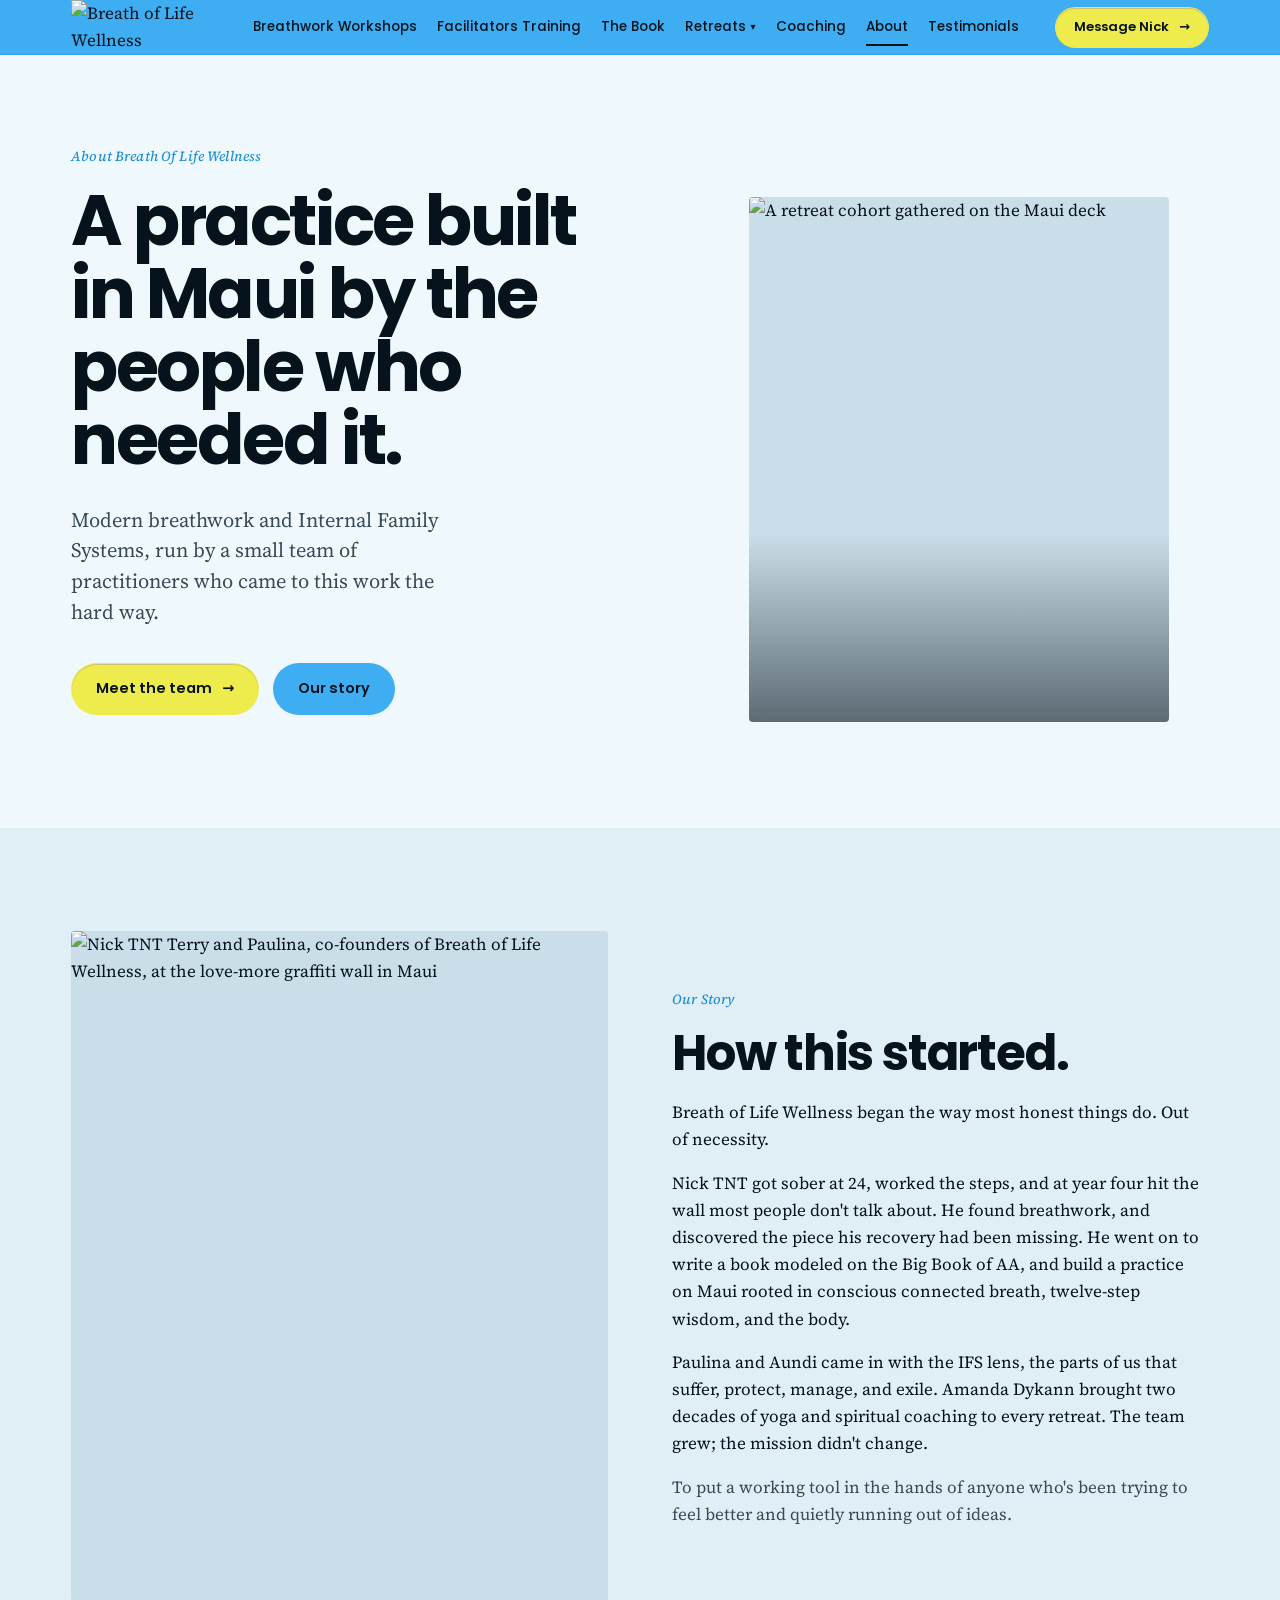
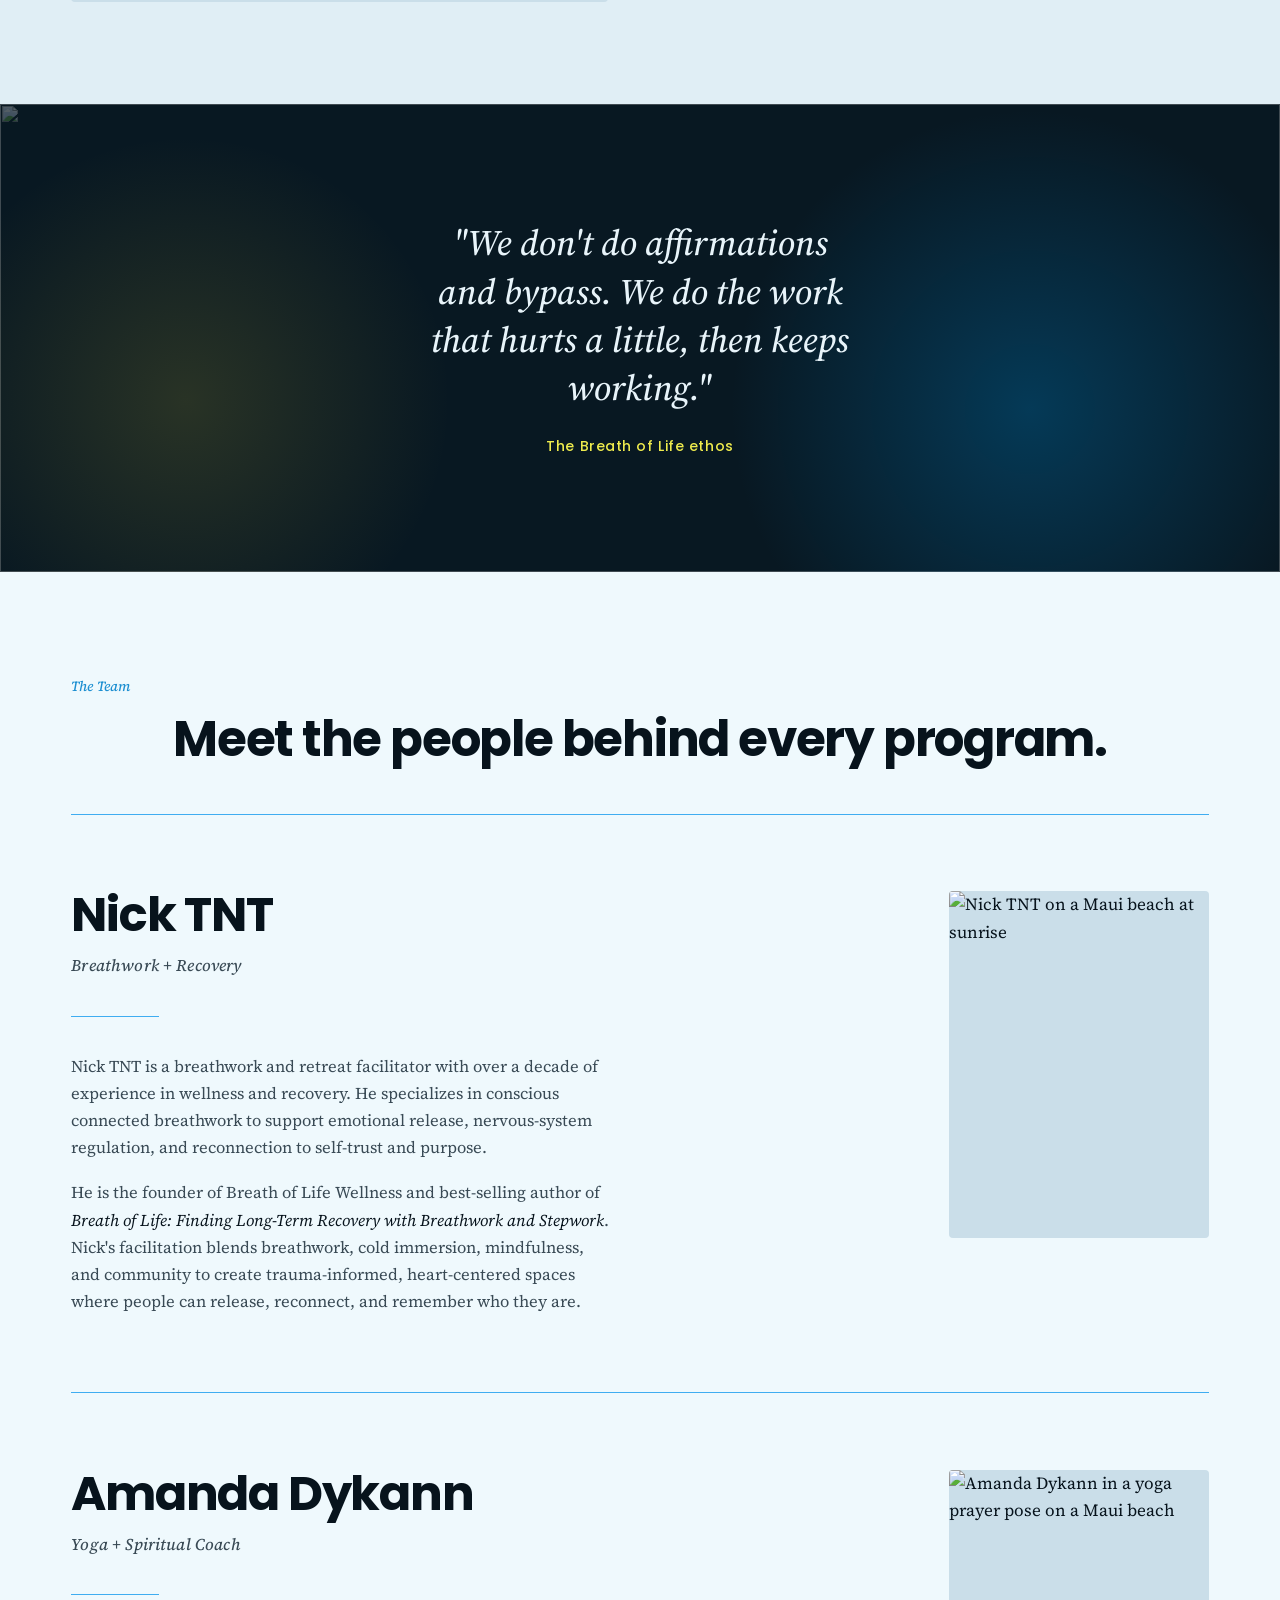
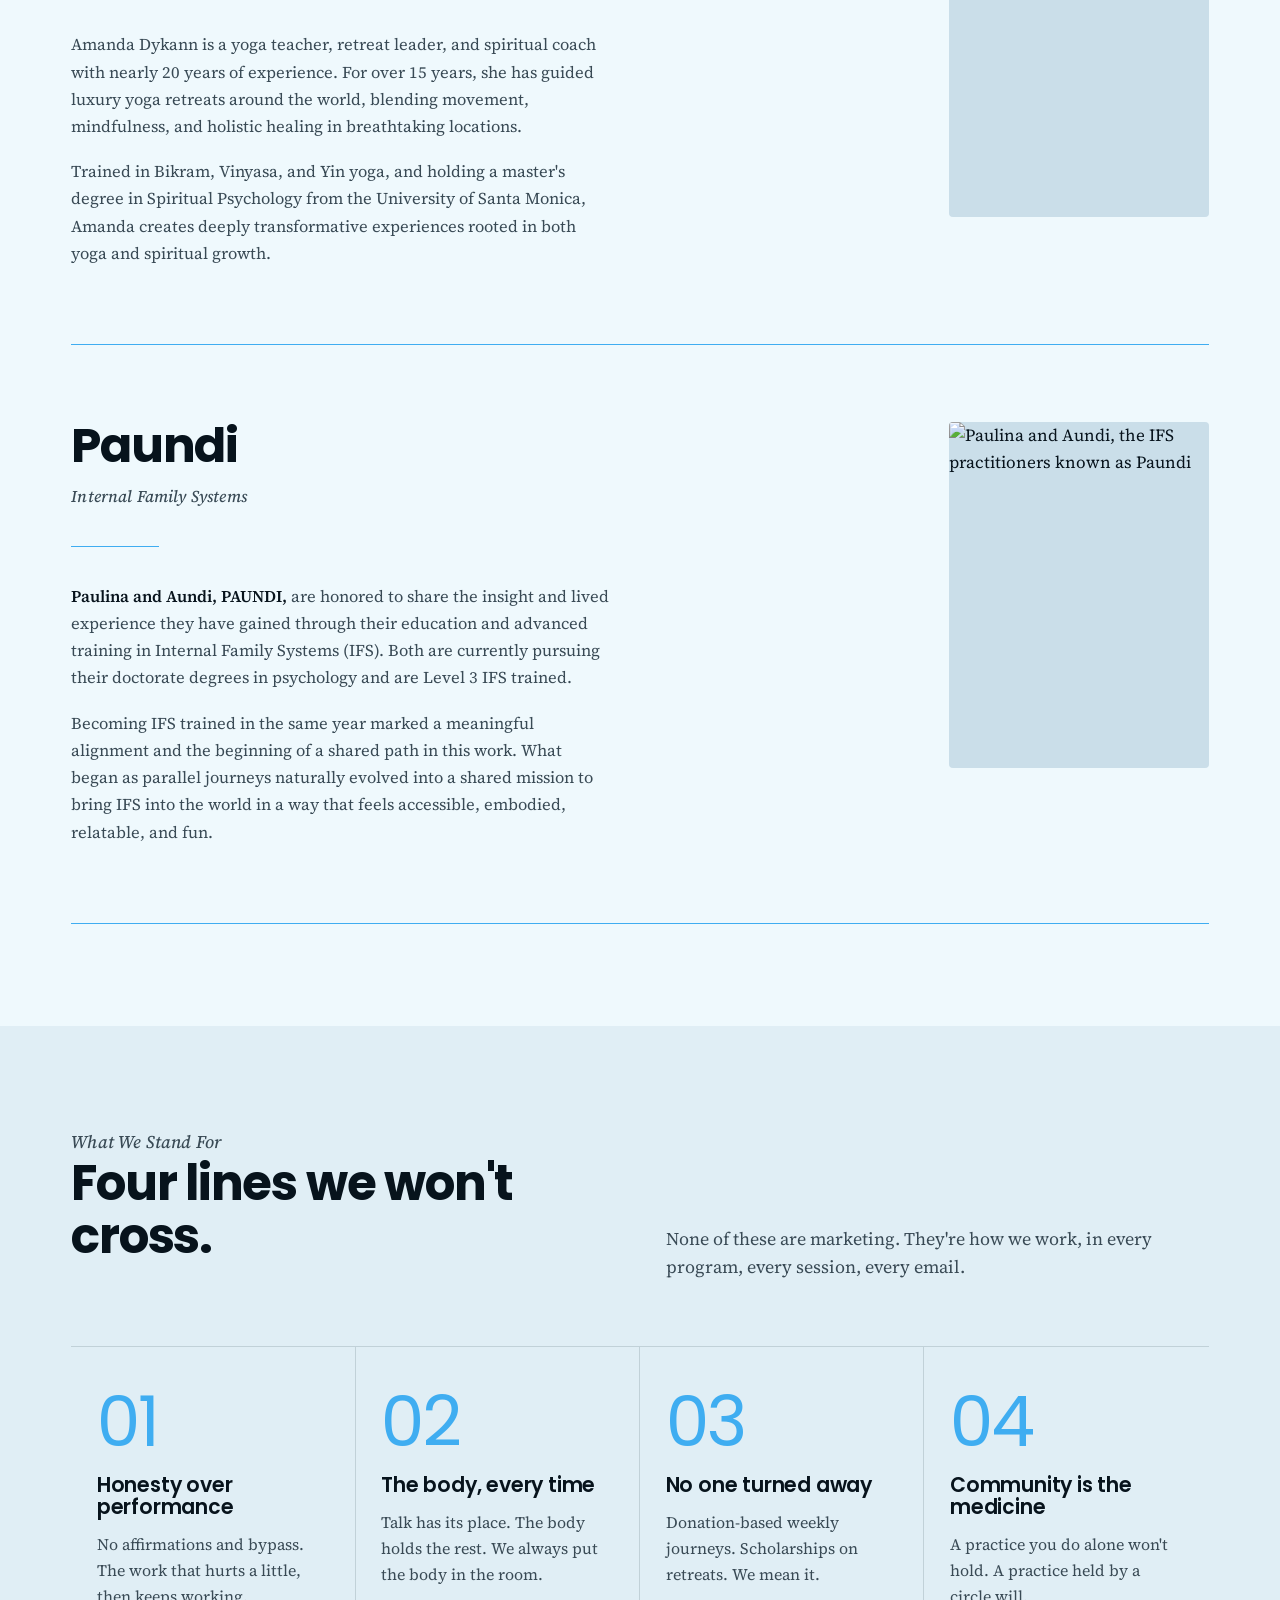
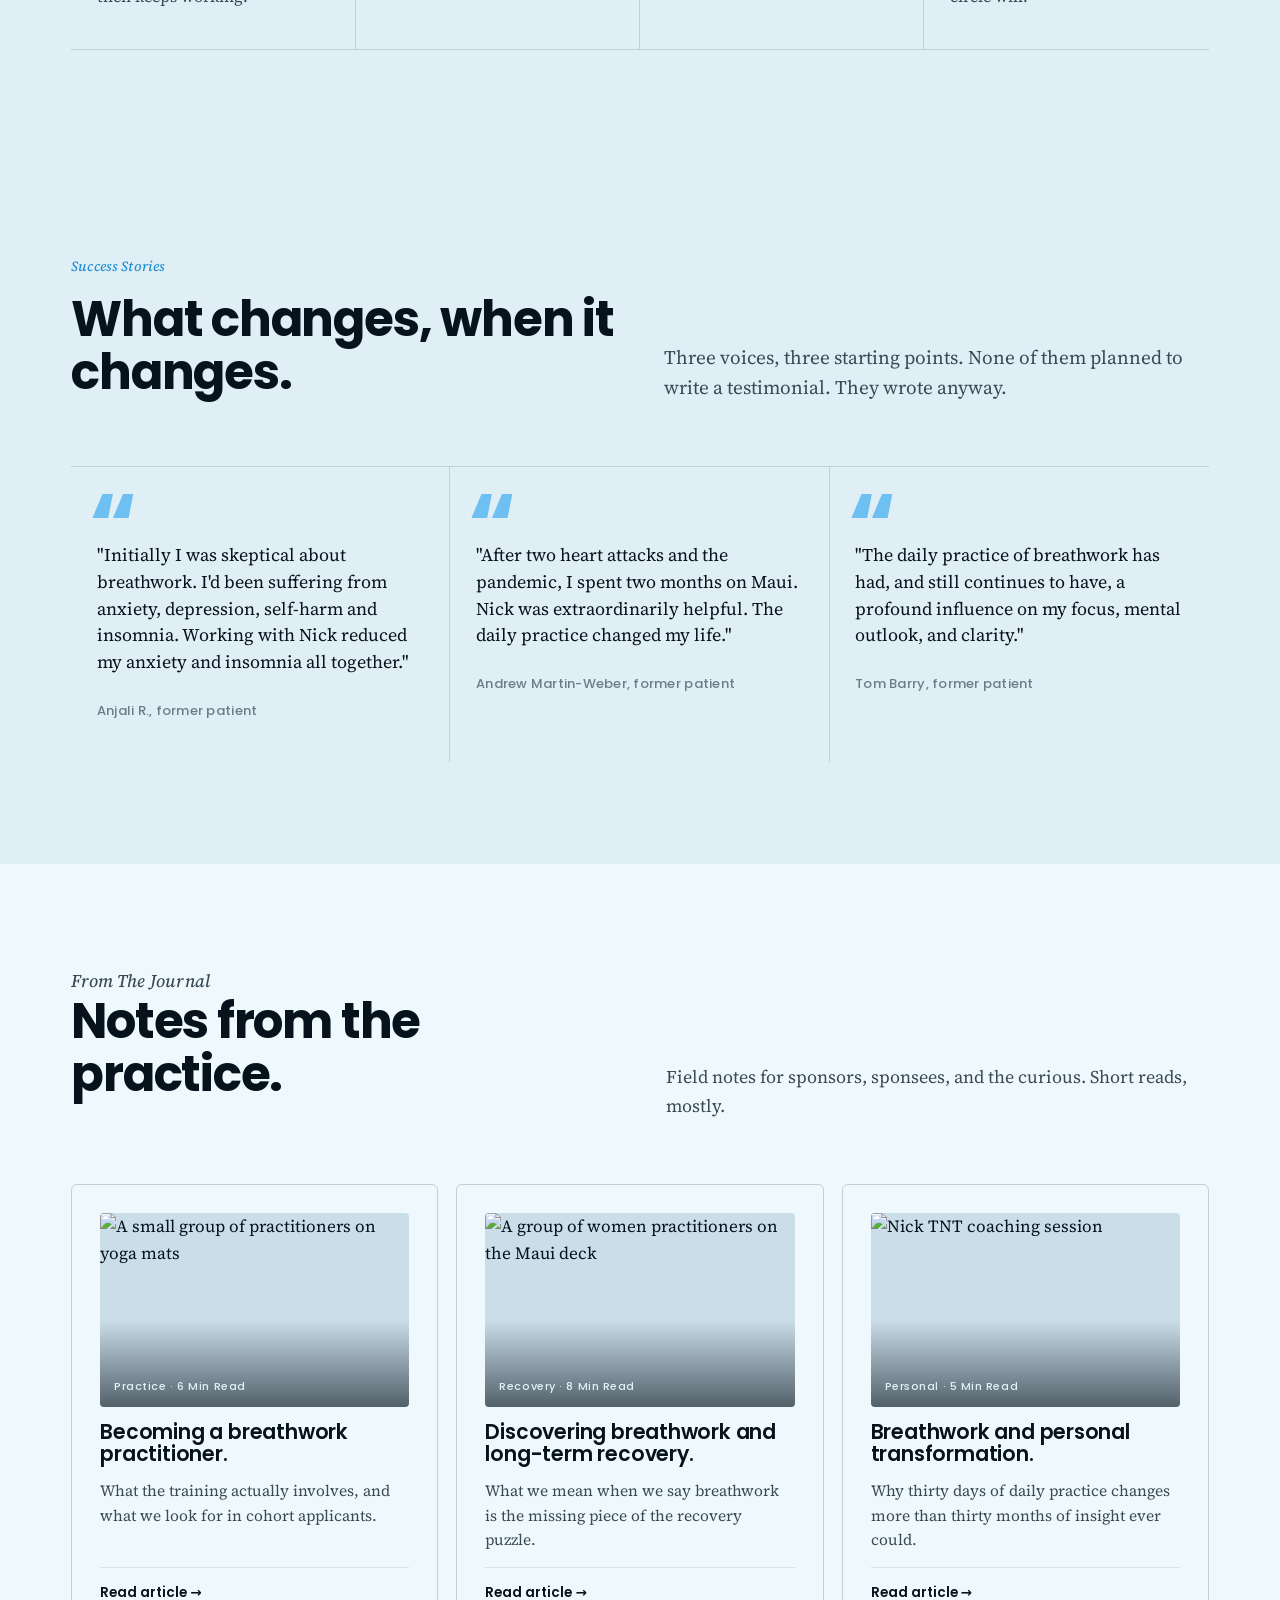
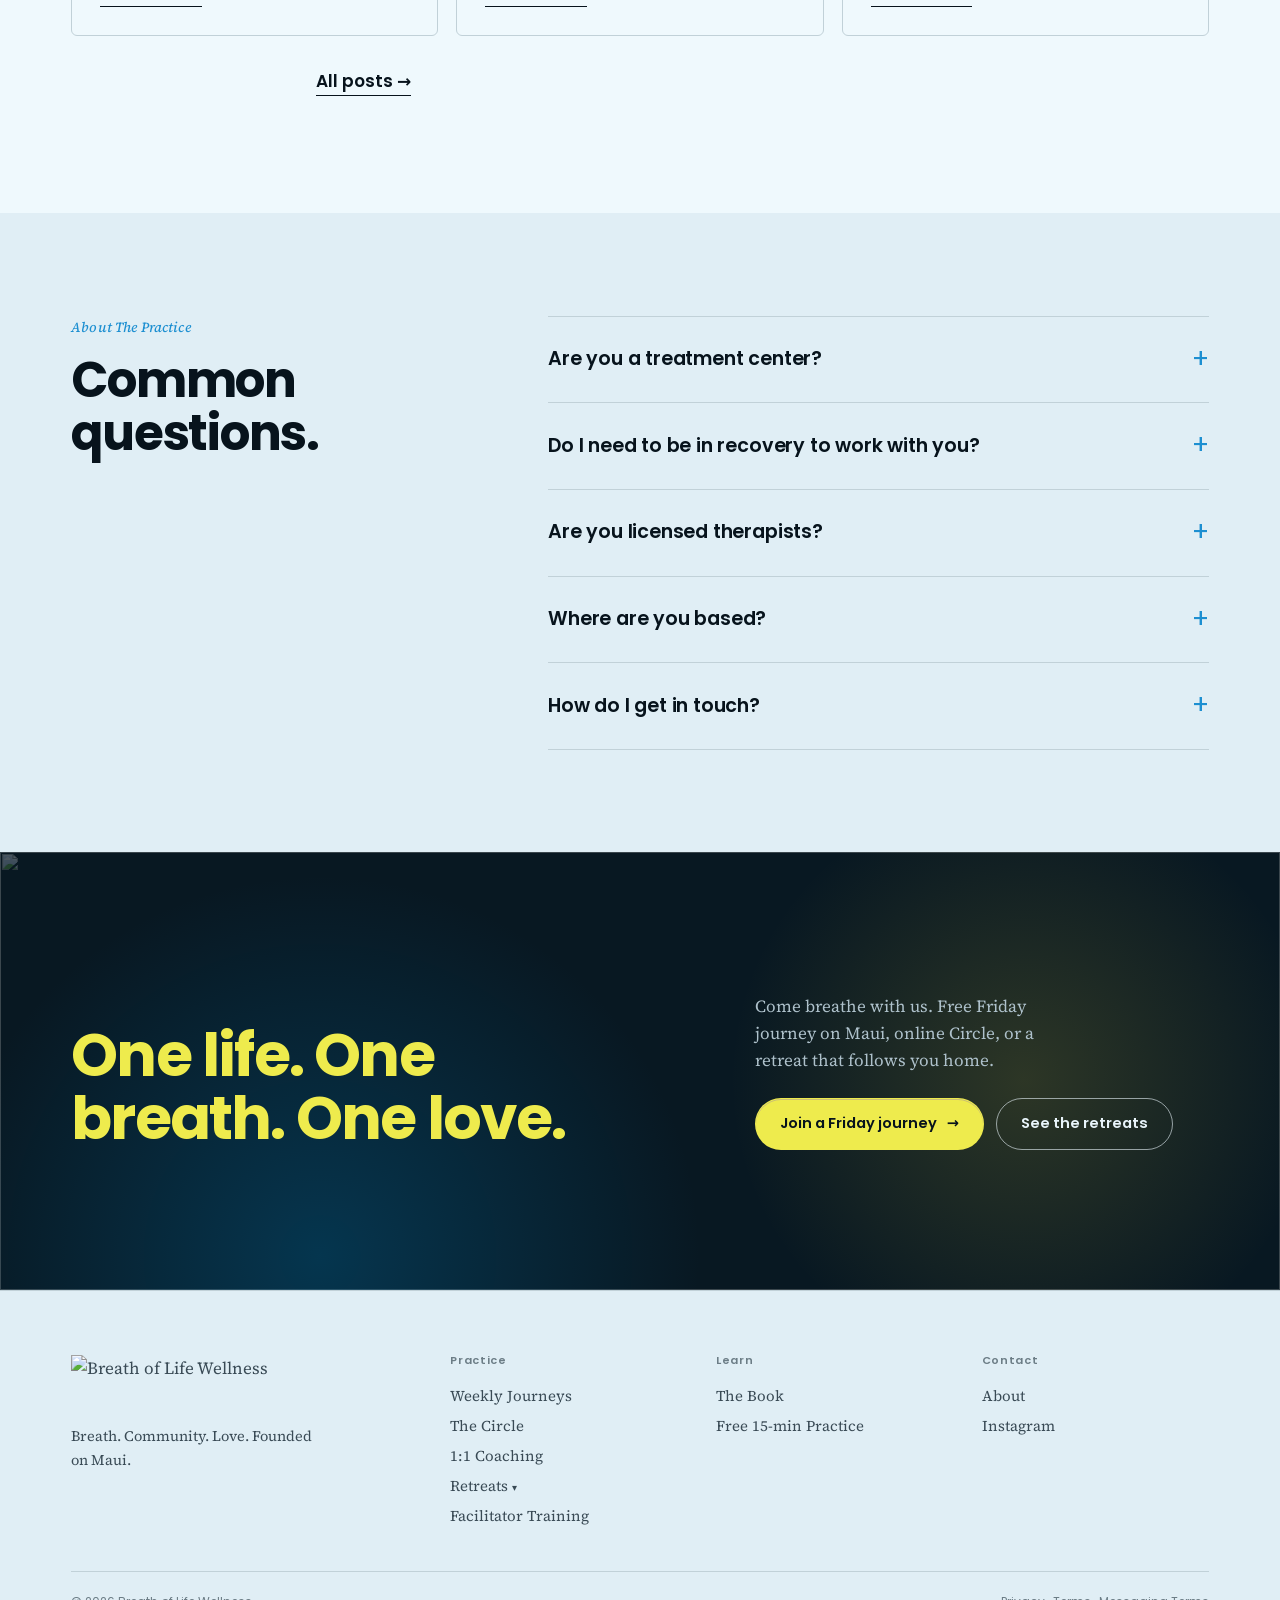
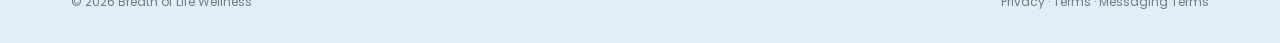
==== commit 223d35b0: "Clean up footer: remove dead links, fix Free Practice/Instagram anchors - Removed Podcast, Blog, Ema" ====
--- a/about.html
+++ b/about.html
@@ -316,18 +316,14 @@
         <h4>Learn</h4>
         <ul>
           <li><a href="book.html">The Book</a></li>
-          <li><a href="#">Free 15-min Practice</a></li>
-          <li><a href="#">Podcast</a></li>
-          <li><a href="#">Blog</a></li>
+          <li><a href="index.html#free-practice">Free 15-min Practice</a></li>
         </ul>
       </div>
       <div>
         <h4>Contact</h4>
         <ul>
           <li><a href="about.html">About</a></li>
-          <li><a href="#">Email</a></li>
-          <li><a href="#">Instagram</a></li>
-          <li><a href="#">Apple Music</a></li>
+          <li><a href="https://www.instagram.com/breathoflife808" target="_blank" rel="noopener">Instagram</a></li>
         </ul>
       </div>
     </div>
--- a/colors.css
+++ b/colors.css
@@ -47,6 +47,9 @@
 
 * { box-sizing: border-box; }
 
+html {
+  scroll-behavior: smooth;
+}
 html, body {
   margin: 0; padding: 0;
   background: var(--surface);
